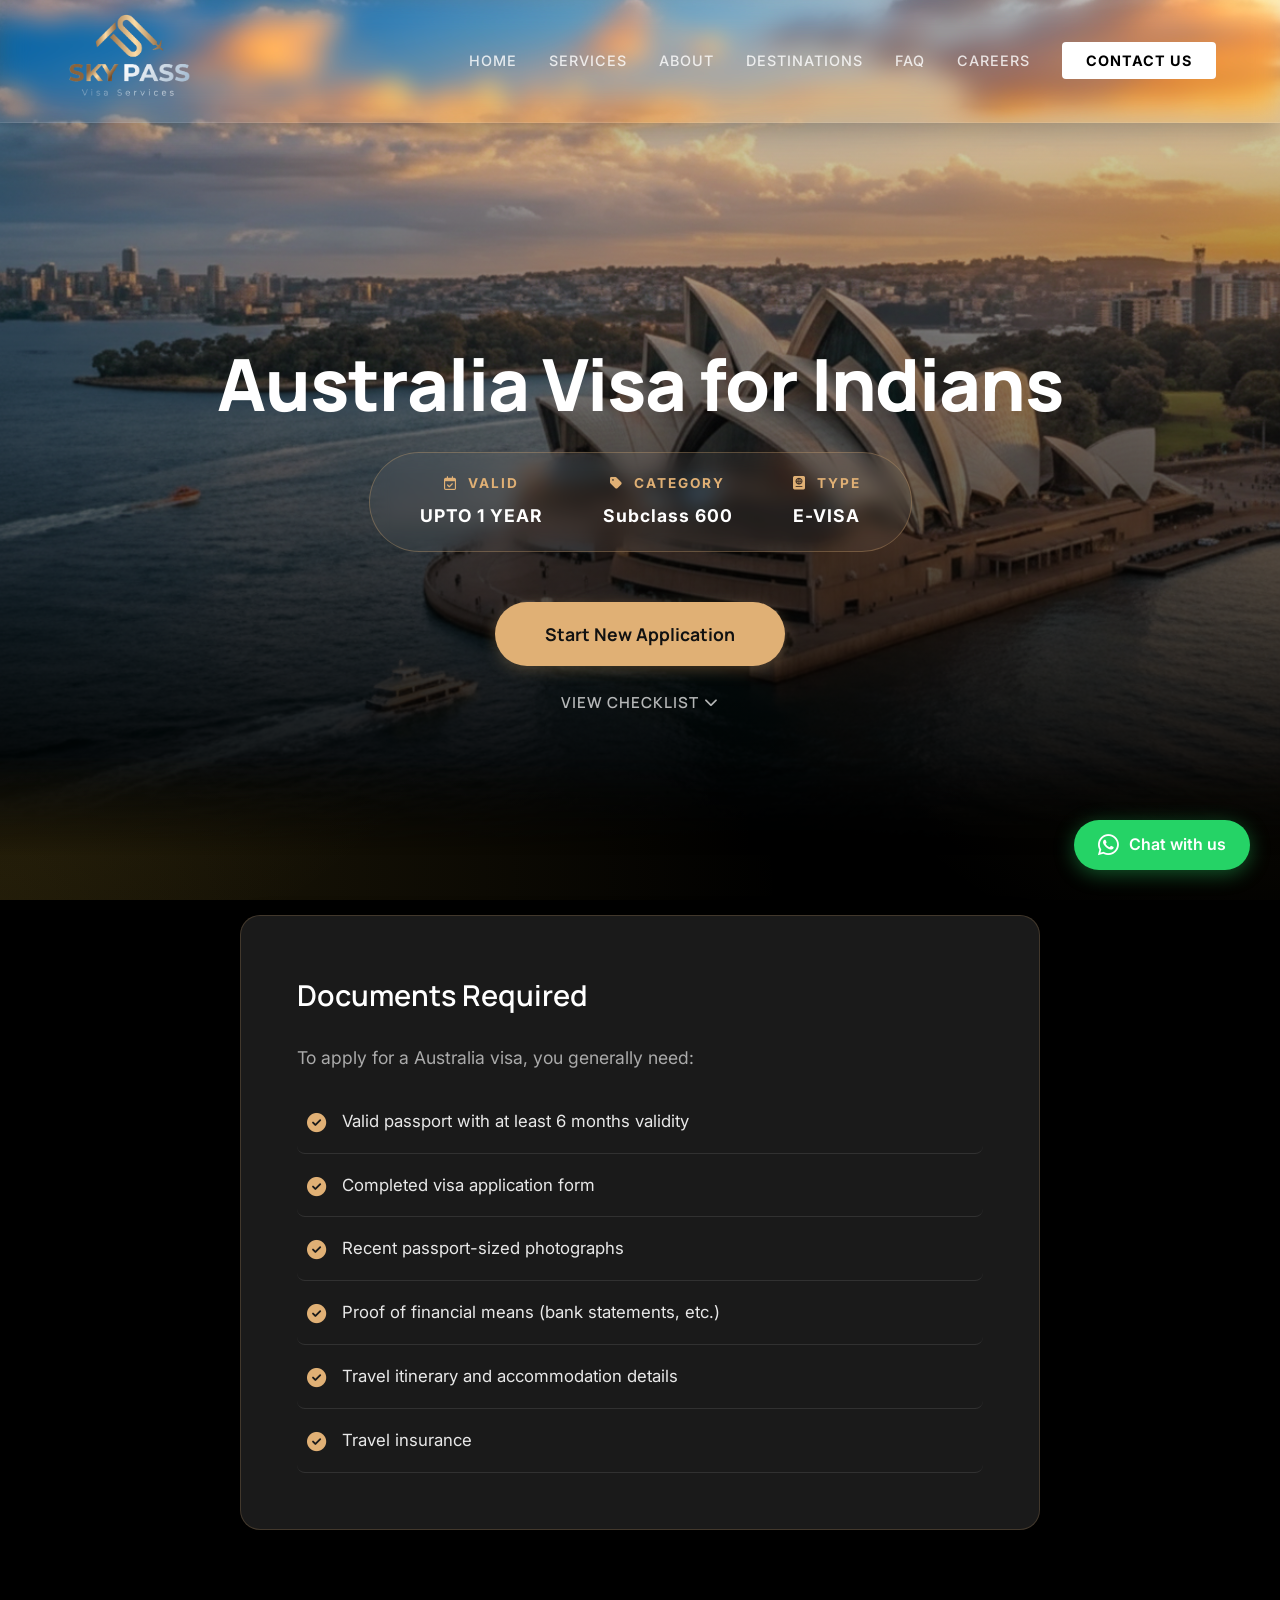
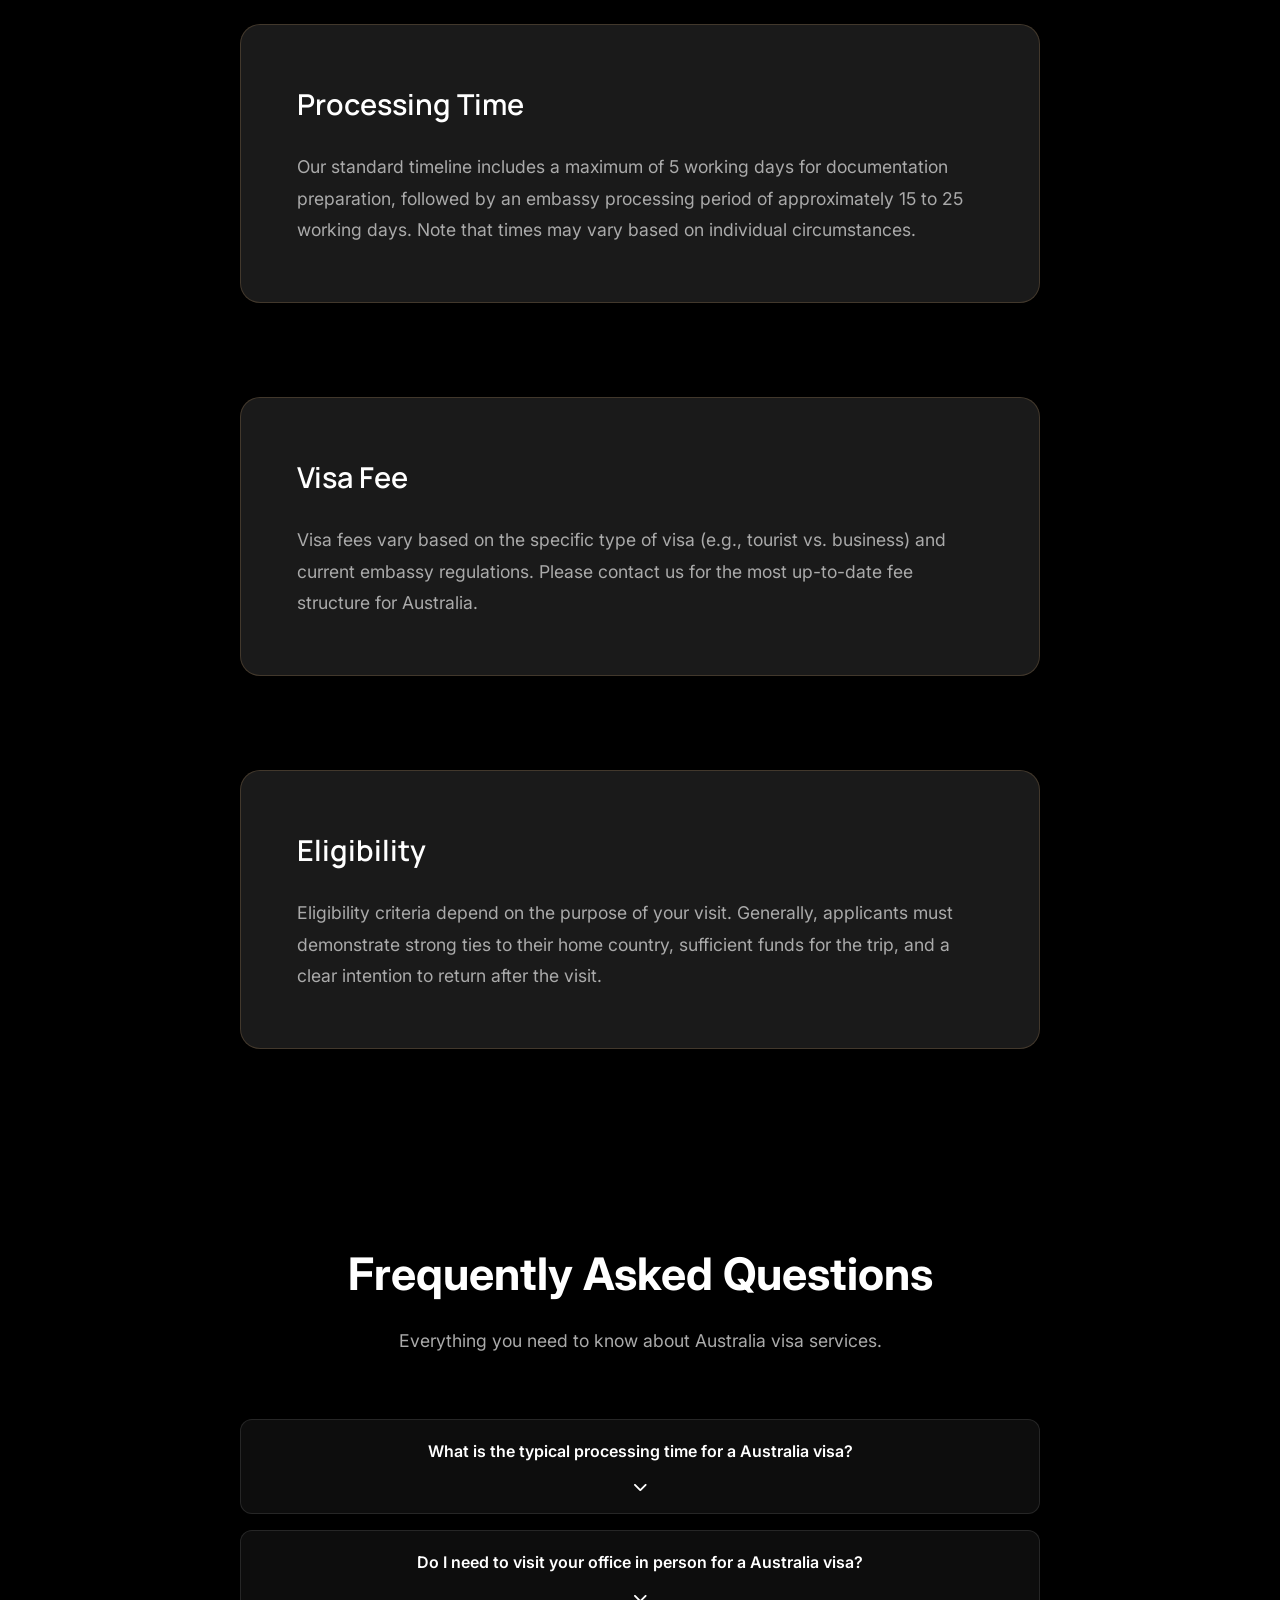
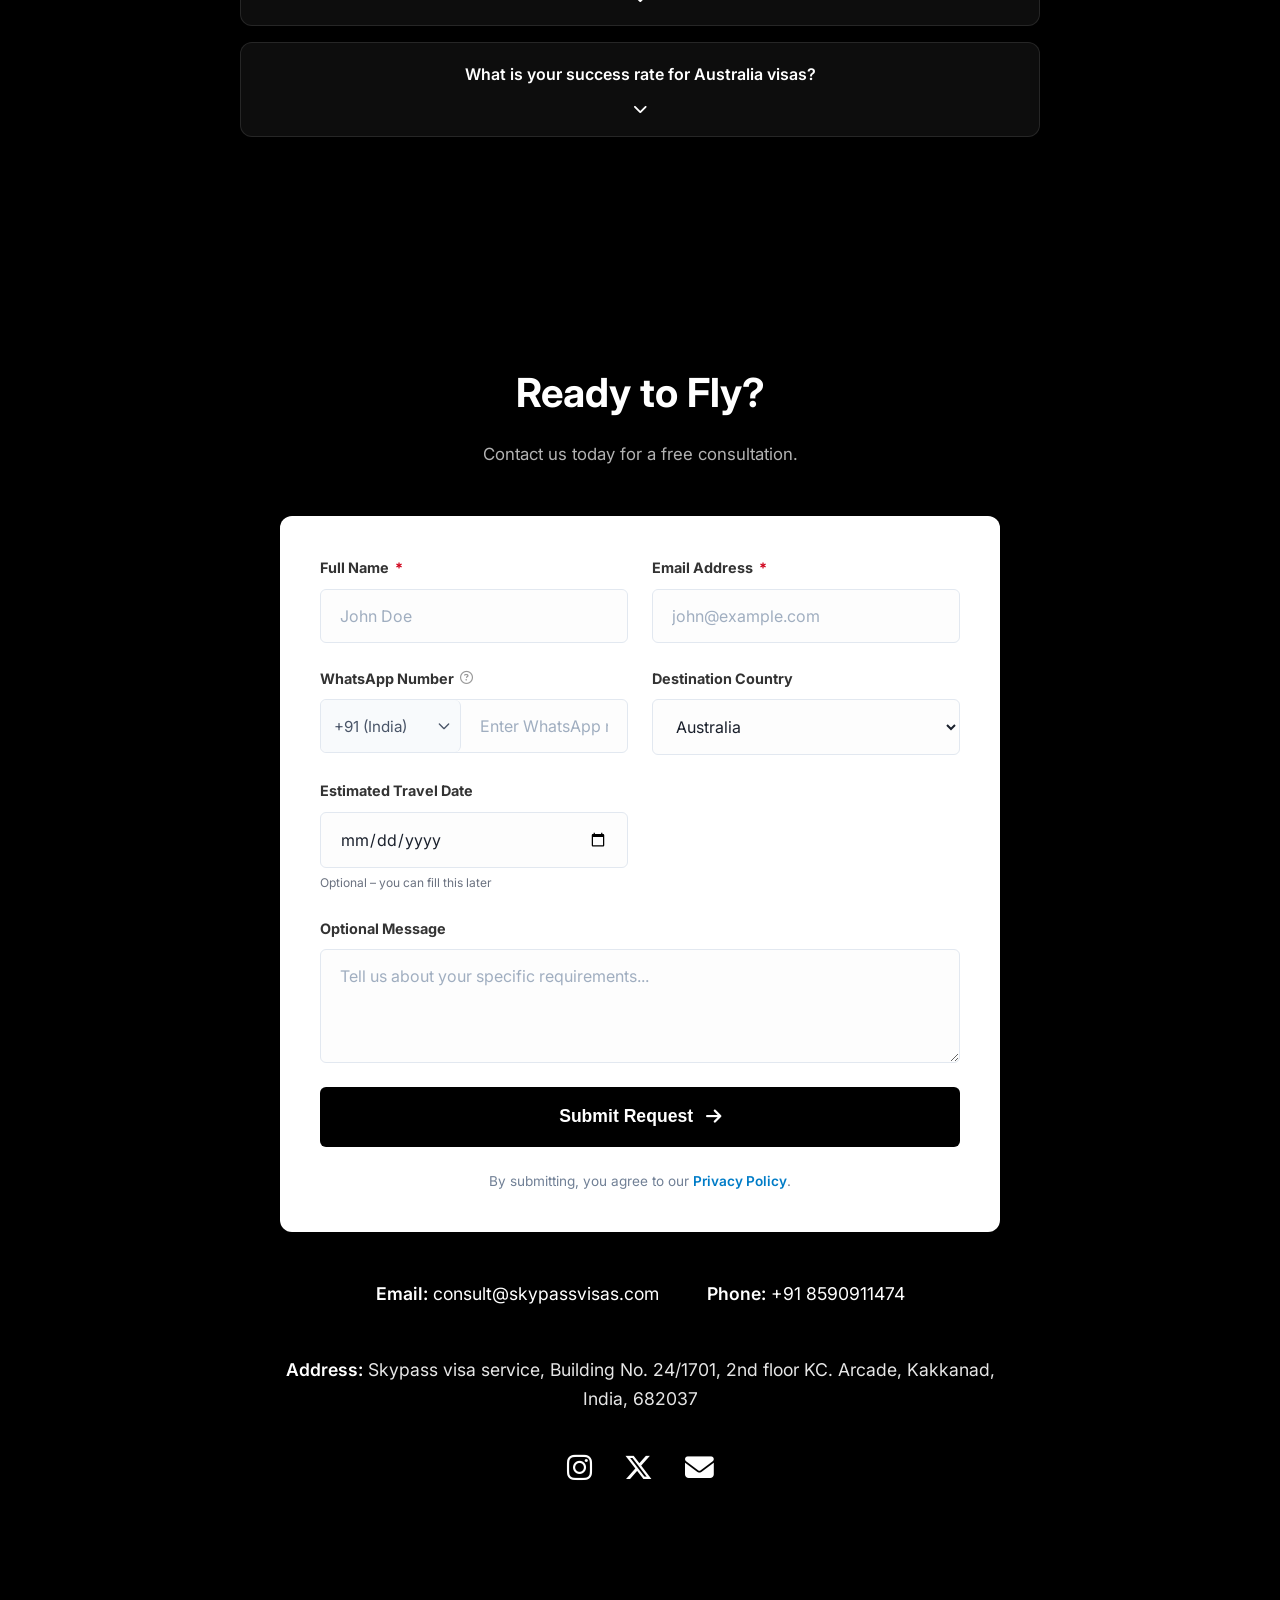
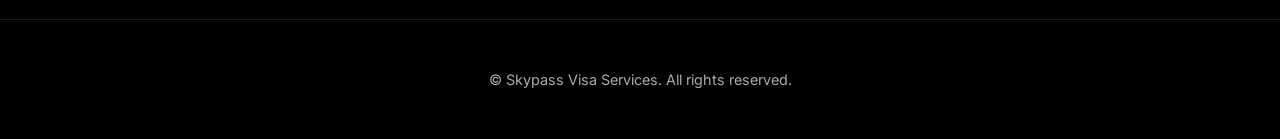
==== australia-visa/index.html @ ffc4d0c5 "category added, removed purpose" ====
<!DOCTYPE html>
<html lang="en">

<head>
    <meta charset="UTF-8">
    <meta name="viewport" content="width=device-width, initial-scale=1.0">

    <!-- Primary Meta Tags -->
    <title>Australia Visa for Indians | Apply Online - Skypass Visas</title>
    <meta name="title" content="Australia Visa for Indians | Apply Online - Skypass Visas">
    <meta name="description"
        content="Apply for your Australia Tourist and Visit Visa entirely from home. Skypass Visa Services offers expert Australia visa consultation for Indian passport holders with a 95%+ success rate.">
    <meta name="keywords"
        content="Australia visa for indians, Australia tourist visa, apply Australia visa online, Australia visa requirements, skypass visas">
    <meta name="author" content="Skypass Visa Services">
    <meta name="robots" content="index, follow">
    <link rel="canonical" href="https://skypassvisas.com/australia-visa/">

    <!-- Open Graph / Facebook / LinkedIn -->
    <meta property="og:type" content="website">
    <meta property="og:url" content="https://skypassvisas.com/australia-visa/">
    <meta property="og:title" content="Australia Visa for Indians | Apply Online - Skypass Visas">
    <meta property="og:description"
        content="Apply for your Australia Tourist and Visit Visa entirely from home. Skypass Visa Services offers expert Australia visa consultation for Indian passport holders with a 95%+ success rate.">
    <meta property="og:image" content="https://skypassvisas.com/assets/skypass_logo.png">

    <!-- Twitter -->
    <meta property="twitter:card" content="summary_large_image">
    <meta property="twitter:url" content="https://skypassvisas.com/australia-visa/">
    <meta property="twitter:title" content="Australia Visa for Indians | Apply Online - Skypass Visas">
    <meta property="twitter:description"
        content="Apply for your Australia Tourist and Visit Visa entirely from home. Skypass Visa Services offers expert Australia visa consultation for Indian passport holders with a 95%+ success rate.">
    <meta property="twitter:image" content="https://skypassvisas.com/assets/skypass_logo.png">

    <!-- Structured Data -->
    <script type="application/ld+json">
    {
      "@context": "https://schema.org",
      "@type": "LocalBusiness",
      "name": "Skypass Visa Services",
      "image": "https://skypassvisas.com/assets/skypass_logo.png",
      "@id": "https://skypassvisas.com",
      "url": "https://skypassvisas.com",
      "telephone": "+918590911474",
      "email": "consult@skypassvisas.com",
      "address": {
        "@type": "PostalAddress",
        "streetAddress": "Building No. 24/1701, 2nd floor KC. Arcade",
        "addressLocality": "Kakkanad",
        "addressRegion": "Kerala",
        "postalCode": "682037",
        "addressCountry": "IN"
      }
    }
    </script>
    
    <script type="application/ld+json">
    {
      "@context": "https://schema.org",
      "@type": "FAQPage",
      "mainEntity": [
        {
          "@type": "Question",
          "name": "What is the typical processing time for a Australia visa?",
          "acceptedAnswer": {
            "@type": "Answer",
            "text": "The processing time for a Australia visa typically ranges from 15 to 25 working days, depending on the embassy and individual case requirements."
          }
        },
        {
          "@type": "Question",
          "name": "Do I need to visit your office in person for a Australia visa?",
          "acceptedAnswer": {
            "@type": "Answer",
            "text": "While we love meeting our clients at our office in Kakkanad, Kochi, we can handle most of the process digitally via email and WhatsApp for your Australia visa application."
          }
        },
        {
          "@type": "Question",
          "name": "What is your success rate for Australia visas?",
          "acceptedAnswer": {
            "@type": "Answer",
            "text": "We maintain a success rate of over 95%. Our experts thoroughly screen every profile before submission to ensure the highest chances of approval."
          }
        }
      ]
    }
    </script>

    <!-- Favicon & Theme -->
    <link rel="icon" type="image/png" href="../assets/favicon.png">
    <link rel="apple-touch-icon" href="../assets/favicon.png">
    <meta name="theme-color" content="#000000">

    <link rel="preconnect" href="https://fonts.googleapis.com">
    <link rel="preconnect" href="https://fonts.gstatic.com" crossorigin>
    <link
        href="https://fonts.googleapis.com/css2?family=Manrope:wght@400;500;600;700;800&family=Inter:wght@300;400;500;600&display=swap"
        rel="stylesheet">
    <link rel="stylesheet" href="https://cdnjs.cloudflare.com/ajax/libs/font-awesome/6.5.1/css/all.min.css">
    <link rel="stylesheet" href="../css/styles.css">
</head>

<body class="country-page">
    <header>
        <div class="logo-container">
            <a href="../index.html"><img src="../assets/skypass_logo.png" alt="Skypass Visa Services Logo" class="logo"></a>
        </div>
        <button class="mobile-menu-toggle" aria-label="Toggle menu">
            <span></span>
            <span></span>
            <span></span>
        </button>
        <nav>
            <ul>
                <li><a href="../index.html#home">Home</a></li>
                <li><a href="../index.html#services">Services</a></li>
                <li><a href="../index.html#about">About</a></li>
                <li><a href="../index.html#countries">Destinations</a></li>
                <li><a href="../index.html#faq">FAQ</a></li>
                <li><a href="../careers.html">Careers</a></li>
                <li><a href="#contact" class="cta-button-small">Contact Us</a></li>
            </ul>
        </nav>
    </header>

    <main>
        <section class="country-hero" style="background-image: url('../assets/sydney.png');">
    <div class="country-hero-content">
        <h1>Australia Visa for Indians</h1>
        <div class="country-hero-stats">
            <div class="stat-item">
                <span class="stat-label"><i class="fa-regular fa-calendar-check" style="margin-right: 5px;"></i> VALID</span>
                <span class="stat-value">UPTO 1 YEAR</span>
            </div>
            <div class="stat-item">
                <span class="stat-label"><i class="fa-solid fa-tag" style="margin-right: 5px;"></i> CATEGORY</span>
                <span class="stat-value">Subclass 600</span>
            </div>
            <div class="stat-item">
                <span class="stat-label"><i class="fa-solid fa-passport" style="margin-right: 5px;"></i> TYPE</span>
                <span class="stat-value">E-VISA</span>
            </div>
        </div>
        <a href="#contact" class="btn-start-app">Start New Application</a>
        <a href="#checklist" class="view-checklist">View Checklist <i class="fa-solid fa-chevron-down" style="margin-left: 5px;"></i></a>
    </div>
</section>

<section id="checklist" class="services" style="padding-top: 60px;">
    <div class="about-container" style="max-width: 800px; margin: 0 auto;">
                <div class="about-content">
                    <div class="about-story" style="margin-bottom: 30px;">
                        <h3>Documents Required</h3>
                        <p>To apply for a Australia visa, you generally need:</p>
                        <ul>
                            <li>Valid passport with at least 6 months validity</li>
                            <li>Completed visa application form</li>
                            <li>Recent passport-sized photographs</li>
                            <li>Proof of financial means (bank statements, etc.)</li>
                            <li>Travel itinerary and accommodation details</li>
                            <li>Travel insurance</li>
                        </ul>
                    </div>
                    
                    <div class="about-story" style="margin-bottom: 30px;">
                        <h3>Processing Time</h3>
                        <p>Our standard timeline includes a maximum of 5 working days for documentation preparation, followed by an embassy processing period of approximately 15 to 25 working days. Note that times may vary based on individual circumstances.</p>
                    </div>
                    
                    <div class="about-story" style="margin-bottom: 30px;">
                        <h3>Visa Fee</h3>
                        <p>Visa fees vary based on the specific type of visa (e.g., tourist vs. business) and current embassy regulations. Please contact us for the most up-to-date fee structure for Australia.</p>
                    </div>
                    
                    <div class="about-story" style="margin-bottom: 30px;">
                        <h3>Eligibility</h3>
                        <p>Eligibility criteria depend on the purpose of your visit. Generally, applicants must demonstrate strong ties to their home country, sufficient funds for the trip, and a clear intention to return after the visit.</p>
                    </div>
                </div>
            </div>
        </section>

        <section id="faq" class="faq">
            <div class="section-header">
                <h2>Frequently Asked Questions</h2>
                <p>Everything you need to know about Australia visa services.</p>
            </div>
            <div class="faq-accordion">
                <div class="faq-item">
                    <div class="faq-question">What is the typical processing time for a Australia visa? <i class="fas fa-chevron-down"></i>
                    </div>
                    <div class="faq-answer">The processing time for a Australia visa typically ranges from 15 to 25 working days, depending on the embassy and individual case requirements.</div>
                </div>
                <div class="faq-item">
                    <div class="faq-question">Do I need to visit your office in person for a Australia visa? <i
                            class="fas fa-chevron-down"></i></div>
                    <div class="faq-answer">While we love meeting our clients at our office in Kakkanad, Kochi, we can handle most of the process digitally via email and WhatsApp for your Australia visa application.</div>
                </div>
                <div class="faq-item">
                    <div class="faq-question">What is your success rate for Australia visas? <i class="fas fa-chevron-down"></i></div>
                    <div class="faq-answer">We maintain a success rate of over 95%. Our experts thoroughly screen every profile before submission to ensure the highest chances of approval.</div>
                </div>
            </div>
        </section>

        <section id="contact" class="contact">
            <div class="contact-container">
                <h2>Ready to Fly?</h2>
                <p>Contact us today for a free consultation.</p>

                <form id="lead-capture-form" class="lead-form">
                    <div id="form-status" class="form-status"></div>

                    <div class="form-grid">
                        <div class="form-group">
                            <label for="name">Full Name <span class="required">*</span></label>
                            <input type="text" id="name" name="name" placeholder="John Doe" required>
                        </div>
                        <div class="form-group">
                            <label for="email">Email Address <span class="required">*</span></label>
                            <input type="email" id="email" name="email" placeholder="john@example.com" required>
                        </div>
                        <div class="form-group">
                            <label for="phone">WhatsApp Number <i class="far fa-question-circle info-icon"></i></label>
                            <div class="phone-input-container">
                                <select id="countryCode" name="countryCode" class="phone-prefix-select">
                                    <option value="+91" selected>+91 (India)</option>
                                    <option value="+1">+1 (USA)</option>
                                    <option value="+44">+44 (UK)</option>
                                    <option value="+971">+971 (UAE)</option>
                                    <option value="+61">+61 (Australia)</option>
                                </select>
                                <input type="tel" id="phone" name="phone" placeholder="Enter WhatsApp number" required>
                            </div>
                            <span id="phone-error" class="inline-error">Invalid phone number</span>
                        </div>
                        <div class="form-group">
                            <label for="country">Destination Country</label>
                            <select id="country" name="country" required>
                                <option value="" disabled>Select destination</option>
                                <option value="USA">USA</option>
                                <option value="Canada">Canada</option>
                                <option value="UK">United Kingdom</option>
                                <option value="Australia">Australia</option>
                                <option value="Schengen">Schengen Area</option>
                                <option value="Other">Other</option>
                            </select>
                            <script>
                                // Pre-select the country based on the page
                                document.addEventListener('DOMContentLoaded', () => {
                                    const select = document.getElementById('country');
                                    for (let i = 0; i < select.options.length; i++) {
                                        if (select.options[i].value === 'Australia') {
                                            select.selectedIndex = i;
                                            break;
                                        }
                                    }
                                });
                            </script>
                        </div>
                        <div class="form-group">
                            <label for="travelDate">Estimated Travel Date</label>
                            <input type="date" id="travelDate" name="travelDate">
                            <span style="font-size: 0.75rem; color: #6b7280; margin-top: -4px;">Optional – you can fill
                                this later</span>
                        </div>
                    </div>

                    <div class="form-group">
                        <label for="message">Optional Message</label>
                        <textarea id="message" name="message" placeholder="Tell us about your specific requirements..."
                            rows="4"></textarea>
                    </div>

                    <button type="submit" id="submit-btn" class="submit-button">
                        Submit Request <i class="fas fa-arrow-right"></i>
                    </button>

                    <div class="form-footer">
                        By submitting, you agree to our <a href="../privacy-policy.html">Privacy Policy</a>.
                    </div>
                </form>

                <div class="contact-details">
                    <div class="contact-item">
                        <span>Email:</span> <a href="mailto:consult@skypassvisas.com">consult@skypassvisas.com</a>
                    </div>
                    <div class="contact-item">
                        <span>Phone:</span> <a href="tel:+918590911474">+91 8590911474</a>
                    </div>
                    <div class="contact-item">
                        <span>Address:</span> Skypass visa service, Building No. 24/1701, 2nd floor KC. Arcade,
                        Kakkanad, India, 682037
                    </div>
                </div>
                <div class="social-links">
                    <a href="https://www.instagram.com/skypass_kochi/" class="social-icon" aria-label="Instagram"><i
                            class="fab fa-instagram"></i></a>
                    <a href="https://x.com/skypass_kochi" class="social-icon" aria-label="X (Twitter)"><i
                            class="fab fa-x-twitter"></i></a>
                    <a href="mailto:consult@skypassvisas.com" class="social-icon" aria-label="Email"><i
                            class="fas fa-envelope"></i></a>
                </div>
            </div>
        </section>
    </main>

    <footer>
        <p>&copy; Skypass Visa Services. All rights reserved.</p>
    </footer>

    <!-- Floating WhatsApp Button -->
    <a href="https://wa.me/+918590911474" class="whatsapp-float" target="_blank" aria-label="Chat on WhatsApp">
        <i class="fab fa-whatsapp"></i>
        <span>Chat with us</span>
    </a>

    <script src="../js/scripts.js?v=1.1"></script>
</body>

</html>
---- css/styles.css ----
:root {
    --primary-color: #000000;
    /* Matt Black */
    --secondary-color: #007cc7;
    /* Bright Blue */
    --accent-color: #ffffff;
    /* White */
    --text-color: #ffffff;
    /* White Text */
    --text-muted: #aaaaaa;
    /* Grey Text */
    --background-color: #111111;
    /* Very dark grey bg */
    --card-bg: #1a1a1a;
    --glass-bg: rgba(255, 255, 255, 0.05);
    --glass-border: rgba(255, 255, 255, 0.1);
    --font-heading: 'Manrope', sans-serif;
    --font-body: 'Inter', sans-serif;
    --transition-smooth: all 0.4s cubic-bezier(0.4, 0, 0.2, 1);
}

* {
    margin: 0;
    padding: 0;
    box-sizing: border-box;
    scroll-behavior: smooth;
    -webkit-tap-highlight-color: transparent !important;
}

/* Remove all visual feedback for clicking/tapping */
*:focus,
*:active {
    outline: none !important;
    -webkit-tap-highlight-color: transparent !important;
    box-shadow: none !important;
    transform: none !important;
    transition: none !important;
}

body {
    font-family: var(--font-body);
    background: radial-gradient(circle at top right, rgba(212, 175, 55, 0.15) 0%, transparent 50%),
        radial-gradient(circle at bottom left, rgba(212, 175, 55, 0.15) 0%, transparent 50%),
        radial-gradient(circle at left center, rgba(212, 175, 55, 0.1) 0%, transparent 40%),
        radial-gradient(circle at right center, rgba(212, 175, 55, 0.1) 0%, transparent 40%),
        #000000;
    background-attachment: fixed;
    color: var(--text-color);
    line-height: 1.6;
}

/* Animation Base Classes */
section,
.service-card,
.country-card,
.faq-item {
    opacity: 0;
    transform: translateY(30px);
    transition: all 0.8s cubic-bezier(0.4, 0, 0.2, 1);
}

.animate-in {
    opacity: 1 !important;
    transform: translateY(0) !important;
}

/* Header */
header {
    background-color: transparent;
    backdrop-filter: blur(12px) saturate(180%);
    -webkit-backdrop-filter: blur(12px) saturate(180%);
    border-bottom: 1px solid rgba(255, 255, 255, 0.1);
    box-shadow: 0 4px 30px rgba(0, 0, 0, 0.3);
    padding: 0.75rem 5%;
    display: flex;
    flex-direction: row;
    justify-content: space-between;
    align-items: center;
    position: fixed;
    top: 0;
    left: 0;
    width: 100%;
    z-index: 1000;
    transition: all 0.3s ease;
}

header.scrolled {
    padding: 0.25rem 5%;
    box-shadow: 0 2px 20px rgba(0, 0, 0, 0.5);
    background-color: rgba(0, 0, 0, 0.85);
    backdrop-filter: blur(16px) saturate(180%);
    -webkit-backdrop-filter: blur(16px) saturate(180%);
}

.logo-container {
    display: flex;
    align-items: center;
    gap: 1rem;
}

.logo {
    max-width: 650px;
    height: 90px;
    object-fit: contain;
    transition: all 0.3s ease;
}

header.scrolled .logo {
    height: 60px;
}

.brand-name {
    font-size: 1.5rem;
    font-weight: 700;
    letter-spacing: 1px;
    color: #ffffff;
}

nav ul {
    display: flex;
    list-style: none;
    gap: 2rem;
    align-items: center;
}

nav a {
    text-decoration: none;
    color: rgba(255, 255, 255, 0.8);
    font-weight: 500;
    transition: color 0.3s ease;
    text-transform: uppercase;
    font-size: 0.9rem;
    letter-spacing: 1px;
}

nav a:hover {
    color: var(--secondary-color);
}

.cta-button-small {
    background-color: #ffffff;
    color: #000000 !important;
    padding: 0.6rem 1.5rem;
    border-radius: 4px;
    transition: all 0.3s ease;
    font-weight: 700;
}

.cta-button-small:hover {
    background-color: white;
}

/* Mobile Menu Toggle Button */
.mobile-menu-toggle {
    display: none;
    flex-direction: column;
    flex-direction: column;
    justify-content: center;
    gap: 15px;
    /* Better distribution */
    width: 28px;
    height: 18px;
    /* Slightly more compact height */
    background: transparent;
    border: none;
    cursor: pointer;
    padding: 0;
    z-index: 1001;
    transition: all 0.3s ease;
}

.mobile-menu-toggle span {
    width: 100%;
    height: 2px;
    /* Sleeker 2px thickness */
    background-color: white;
    border-radius: 4px;
    transition: all 0.3s cubic-bezier(0.4, 0, 0.2, 1);
    transform-origin: center;
}

.mobile-menu-toggle:hover span {
    background-color: var(--secondary-color);
}

/* Hamburger Animation when active */
.mobile-menu-toggle.active span:nth-child(1) {
    transform: translateY(8px) rotate(45deg);
}

.mobile-menu-toggle.active span:nth-child(2) {
    opacity: 0;
    transform: translateX(-20px);
}

.mobile-menu-toggle.active span:nth-child(3) {
    transform: translateY(-8px) rotate(-45deg);
}

/* Hero Section */
.hero {
    min-height: 100vh;
    position: relative;
    overflow: hidden;
    color: white;
    padding: 120px 5% 5rem;
    display: flex;
    flex-direction: column;
    align-items: flex-start;
    justify-content: flex-start;
    border-bottom: 1px solid #222;
}

.hero-video {
    position: absolute;
    top: 0;
    left: 0;
    width: 100%;
    height: 100%;
    object-fit: cover;
    z-index: 1;
    filter: brightness(0.5);
}

/* Korea */
/* Korea */
.hero-content {
    max-width: 800px;
    z-index: 5;
    position: relative;
    margin-top: 2rem;
    animation: fadeInUp 1s ease-out forwards;
}

@keyframes fadeInUp {
    from {
        opacity: 0;
    }

    to {
        opacity: 1;
    }
}

.motto {
    color: var(--accent-color);
    font-size: 1rem;
    font-weight: 700;
    letter-spacing: 4px;
    text-transform: uppercase;
    margin-bottom: 1.5rem;
    display: inline-block;
    opacity: 0.9;
}

.hero h1 {
    font-size: 4rem;
    line-height: 1.1;
    margin-bottom: 1.5rem;
    font-weight: 700;
    max-width: 800px;
}

.hero p {
    font-size: 1.25rem;
    color: rgba(255, 255, 255, 0.8);
    max-width: 600px;
    margin-bottom: 2.5rem;
}

.hero-buttons {
    display: flex;
    gap: 1.5rem;
    margin-top: 1rem;
}

.cta-button-primary,
.cta-button-secondary {
    padding: 1rem 2.5rem;
    border-radius: 50px;
    font-weight: 700;
    text-decoration: none;
    text-transform: uppercase;
    font-size: 0.95rem;
    letter-spacing: 1px;
    transition: all 0.3s cubic-bezier(0.175, 0.885, 0.32, 1.275);
    display: inline-block;
}

.cta-button-primary {
    background: rgba(96, 165, 250, 0.2);
    color: white !important;
    backdrop-filter: blur(12px) saturate(180%);
    -webkit-backdrop-filter: blur(12px) saturate(180%);
    border: 1px solid rgba(96, 165, 250, 0.4);
    box-shadow: 0 4px 20px rgba(96, 165, 250, 0.3),
        inset 0 1px 0 rgba(255, 255, 255, 0.1);
}

.cta-button-primary:hover {
    background: rgba(96, 165, 250, 0.3);
    border-color: rgba(96, 165, 250, 0.6);
    box-shadow: 0 8px 30px rgba(96, 165, 250, 0.5),
        inset 0 1px 0 rgba(255, 255, 255, 0.2);
}

.cta-button-secondary {
    background-color: rgba(255, 255, 255, 0.05);
    color: white !important;
    backdrop-filter: blur(5px);
    border: 1px solid var(--glass-border);
}

.cta-button-secondary:hover {
    background-color: rgba(255, 255, 255, 0.1);
    border-color: var(--accent-color);
}

/* ... existing heading styles ... */
.hero-visual {
    /* Visual container simplified or removed if empty */
    display: none;
    /* Hide since globe is gone */
}

/* Globe styles removed */
/* Common Section */
section {
    padding: 5rem 5%;
}

.section-header {
    text-align: center;
    margin-bottom: 4rem;
}

.section-header h2 {
    font-size: 2.8rem;
    color: var(--text-color);
    margin-bottom: 1rem;
    font-weight: 700;
}

.section-header p {
    color: var(--text-muted);
    max-width: 600px;
    margin: 0 auto;
    font-size: 1.1rem;
}

/* Services */
.services {
    background: transparent;
}

.services-grid {
    display: grid;
    grid-template-columns: repeat(auto-fit, minmax(300px, 1fr));
    gap: 2rem;
}

.service-card {
    background: var(--card-bg);
    padding: 2.5rem;
    border-radius: 10px;
    border: 1px solid #333;
    transition: all 0.3s ease;
    text-align: center;
}

.service-card:hover {
    border-color: var(--accent-color);
    box-shadow: 0 10px 30px rgba(0, 0, 0, 0.3);
}

.icon-wrapper {
    width: 70px;
    height: 70px;
    background-color: #222;
    color: var(--accent-color);
    border-radius: 50%;
    display: flex;
    justify-content: center;
    align-items: center;
    margin: 0 auto 1.5rem;
}

.service-card h3 {
    margin-bottom: 1rem;
    color: var(--text-color);
    font-size: 1.4rem;
}

.service-card p {
    color: var(--text-muted);
}

/* About Us */
.about {
    background: transparent;
}

.about-container {
    max-width: 1200px;
    margin: 0 auto;
}

.about-content {
    display: flex;
    flex-direction: column;
    gap: 4rem;
}

.about-story {
    background: rgba(255, 255, 255, 0.05);
    backdrop-filter: blur(15px) saturate(180%);
    -webkit-backdrop-filter: blur(15px) saturate(180%);
    border: 1px solid rgba(255, 255, 255, 0.1);
    border-radius: 20px;
    padding: 3rem;
    box-shadow: 0 8px 32px 0 rgba(0, 0, 0, 0.37);
    transition: var(--transition-smooth);
}

.about-story:hover {
    border-color: rgba(255, 255, 255, 0.2);
    box-shadow: 0 12px 40px 0 rgba(0, 0, 0, 0.5);
}

.about-story h3 {
    font-size: 2rem;
    color: var(--text-color);
    margin-bottom: 1.5rem;
    font-weight: 700;
}

.about-story p {
    color: var(--text-muted);
    font-size: 1.1rem;
    line-height: 1.8;
    margin-bottom: 1rem;
}

.about-story p:last-child {
    margin-bottom: 0;
}

/* Stats Cards */
.about-stats {
    display: grid;
    grid-template-columns: repeat(auto-fit, minmax(200px, 1fr));
    gap: 2rem;
}

.stat-card {
    background: rgba(96, 165, 250, 0.1);
    backdrop-filter: blur(15px) saturate(180%);
    -webkit-backdrop-filter: blur(15px) saturate(180%);
    border: 1px solid rgba(96, 165, 250, 0.2);
    border-radius: 16px;
    padding: 2.5rem 2rem;
    text-align: center;
    transition: all 0.4s cubic-bezier(0.4, 0, 0.2, 1);
    box-shadow: 0 8px 32px 0 rgba(0, 0, 0, 0.37);
}

.stat-card:hover {
    border-color: rgba(96, 165, 250, 0.4);
    box-shadow: 0 15px 40px rgba(96, 165, 250, 0.3);
    background: rgba(96, 165, 250, 0.15);
}

.stat-number {
    font-size: 3rem;
    font-weight: 800;
    color: var(--accent-color);
    margin-bottom: 0.5rem;
    font-family: var(--font-heading);
    background: linear-gradient(135deg, #60a5fa 0%, #ffffff 100%);
    -webkit-background-clip: text;
    -webkit-text-fill-color: transparent;
    background-clip: text;
}

.stat-label {
    font-size: 1rem;
    color: var(--text-muted);
    text-transform: uppercase;
    letter-spacing: 1px;
    font-weight: 600;
}

/* Values Section */
.about-values {
    background: rgba(255, 255, 255, 0.05);
    backdrop-filter: blur(15px) saturate(180%);
    -webkit-backdrop-filter: blur(15px) saturate(180%);
    border: 1px solid rgba(255, 255, 255, 0.1);
    border-radius: 20px;
    padding: 3rem;
    box-shadow: 0 8px 32px 0 rgba(0, 0, 0, 0.37);
}

.about-values h3 {
    font-size: 2rem;
    color: var(--text-color);
    margin-bottom: 2.5rem;
    font-weight: 700;
    text-align: center;
}

.values-grid {
    display: grid;
    grid-template-columns: repeat(2, 1fr);
    gap: 1.5rem;
    align-items: stretch;
    /* Ensure cards in same row have same height */
}

.value-item {
    background: rgba(255, 255, 255, 0.03);
    border: 1px solid rgba(255, 255, 255, 0.08);
    border-radius: 12px;
    padding: 2rem 1.5rem;
    text-align: center;
    display: flex;
    /* Added for symmetry */
    flex-direction: column;
    align-items: center;
    justify-content: flex-start;
    transition: all 0.4s cubic-bezier(0.4, 0, 0.2, 1);
    height: 100%;
    /* Fill grid cell */
}

.value-item:hover {
    border-color: rgba(96, 165, 250, 0.3);
    background: rgba(96, 165, 250, 0.08);
    box-shadow: 0 10px 30px rgba(96, 165, 250, 0.2);
}

.value-item i {
    font-size: 2.5rem;
    color: var(--accent-color);
    margin-bottom: 1rem;
    display: block;
    transition: all 0.3s ease;
}

.value-item:hover i {
    color: #60a5fa;
}

.value-item h4 {
    font-size: 1.3rem;
    color: var(--text-color);
    margin-bottom: 0.8rem;
    font-weight: 700;
}

.value-item p {
    color: var(--text-muted);
    font-size: 0.95rem;
    line-height: 1.6;
}

/* Countries */
.countries {
    background: transparent;
}

.countries-grid {
    display: grid;
    grid-template-columns: repeat(auto-fit, minmax(280px, 1fr));
    gap: 2rem;
}

.country-card {
    position: relative;
    background: rgba(255, 255, 255, 0.08);
    border-radius: 20px;
    overflow: visible;
    backdrop-filter: blur(15px) saturate(180%);
    -webkit-backdrop-filter: blur(15px) saturate(180%);
    border: 1px solid rgba(255, 255, 255, 0.18);
    box-shadow: 0 8px 32px 0 rgba(0, 0, 0, 0.37);
    transition: var(--transition-smooth);
    height: 400px;
    display: flex;
    flex-direction: column;
}

.country-card:hover {
    border-color: rgba(255, 255, 255, 0.3);
    box-shadow: 0 10px 20px rgba(0, 0, 0, 0.1);
    transform: translateY(-5px);
}

.country-image {
    height: 200px;
    width: 100%;
    flex-shrink: 0;
    background-size: cover;
    background-position: center;
    transition: all 0.6s cubic-bezier(0.4, 0, 0.2, 1);
    position: relative;
    z-index: 2;
    border-radius: 20px 20px 0 0;
    overflow: hidden;
}

.country-card:hover .country-image {
    box-shadow: 0 15px 40px rgba(0, 0, 0, 0.5);
}

/* Card content styles */
.country-card-content {
    transition: all 0.6s cubic-bezier(0.4, 0, 0.2, 1);
    position: relative;
    z-index: 1;
    flex-grow: 1;
    display: flex;
    flex-direction: column;
}

.country-card:hover .country-card-content {}

.country-card h3 {
    margin: 1.5rem;
    color: var(--text-color);
    font-size: 1.6rem;
    font-weight: 700;
    margin-bottom: 0.5rem;
    transition: all 0.3s ease;
}

.country-card:hover h3 {
    color: var(--accent-color);
}

.ad-text {
    font-size: 1rem;
    color: var(--text-muted);
    padding: 0 1.5rem 2rem;
    line-height: 1.6;
    flex-grow: 1;
}

/* Social Media Links */
.social-links {
    margin-top: 2rem;
    display: flex;
    justify-content: center;
    gap: 2rem;
}

.social-icon {
    color: white;
    font-size: 1.8rem;
    transition: transform 0.3s ease, color 0.3s ease;
}

.social-icon:hover {
    color: #cccccc;
    /* Light grey on hover */
}

/* FAQ */
.faq {
    background: transparent;
}

.faq-accordion {
    max-width: 800px;
    margin: 0 auto;
}

.faq-item {
    background: rgba(255, 255, 255, 0.05);
    border-radius: 12px;
    margin-bottom: 1rem;
    border: 1px solid rgba(255, 255, 255, 0.1);
    overflow: hidden;
    transition: all 0.4s cubic-bezier(0.4, 0, 0.2, 1);
}

.faq-item.active {
    background: rgba(255, 255, 255, 0.08);
    border-color: rgba(255, 255, 255, 0.2);
    box-shadow: 0 8px 20px rgba(0, 0, 0, 0.3);
}

.faq-question {
    padding: 1.2rem 2rem;
    cursor: pointer;
    font-weight: 600;
    display: flex;
    flex-direction: column;
    justify-content: center;
    gap: 15px;
    align-items: center;
    transition: all 0.3s ease;
    position: relative;
}

.faq-question i {
    transition: transform 0.4s cubic-bezier(0.4, 0, 0.2, 1);
    font-size: 0.9rem;
}

.faq-question:hover {
    background: rgba(255, 255, 255, 0.05);
    color: var(--accent-color);
}

.faq-item.active .faq-question {
    color: var(--accent-color);
}

.faq-answer {
    max-height: 0;
    overflow: hidden;
    padding: 0 2rem;
    color: var(--text-muted);
    font-size: 0.95rem;
    line-height: 1.6;
    transition: all 0.4s cubic-bezier(0.4, 0, 0.2, 1);
    opacity: 0;
}

.faq-item.active .faq-answer {
    max-height: 500px;
    padding: 0 2rem 1.5rem;
    opacity: 1;
}

.faq-item.active .faq-question i {
    transform: rotate(180deg);
    color: var(--accent-color);
}

/* Contact */
.contact {
    background: transparent;
    color: white;
    text-align: center;
    padding: 8rem 5%;
}

.contact-container {
    max-width: 720px;
    margin: 0 auto;
    width: 100%;
}

.contact-container h2 {
    font-size: 2.5rem;
    margin-bottom: 1rem;
    color: white;
}

.contact-container > p {
    color: rgba(255, 255, 255, 0.7);
    font-size: 1.05rem;
    margin-bottom: 0.5rem;
}

.contact-details {
    display: flex;
    justify-content: center;
    gap: 3rem;
    flex-wrap: wrap;
    font-size: 1.1rem;
    color: rgba(255, 255, 255, 0.9);
}

.contact-item span {
    font-weight: 600;
    color: var(--accent-color);
}

.contact-item a {
    color: var(--accent-color);
    text-decoration: none;
    transition: var(--transition-smooth);
}

.contact-item a:hover {
    color: white;
}

/* ─── Lead Capture Form ─── */
.lead-form {
    background: #ffffff;
    border-radius: 12px;
    padding: 2.5rem;
    margin: 3rem 0;
    width: 100%;
    max-width: 100%;
    text-align: left;
    box-shadow: 0 10px 30px rgba(0, 0, 0, 0.1);
    font-family: var(--font-body);
    box-sizing: border-box;
    position: relative;
    overflow: hidden;
}

.form-grid {
    display: grid;
    grid-template-columns: 1fr 1fr;
    gap: 1.5rem;
    margin-bottom: 1.5rem;
    width: 100%;
}

.form-group {
    display: flex;
    flex-direction: column;
    gap: 0.6rem;
    width: 100%;
    min-width: 0; /* Fix grid blowout */
}

.form-group label {
    font-size: 0.9rem;
    font-weight: 700;
    color: #333;
    display: flex;
    align-items: center;
    gap: 0.4rem;
}

.form-group label .required {
    color: #d0021b;
}

.form-group label .info-icon {
    font-size: 0.8rem;
    color: #999;
    cursor: help;
}

.lead-form input,
.lead-form select,
.lead-form textarea {
    width: 100%;
    max-width: 100%;
    padding: 1rem 1.2rem;
    background: #fdfdfd;
    border: 1px solid #e2e8f0;
    border-radius: 6px;
    color: #1a202c;
    font-family: inherit;
    font-size: 1rem;
    transition: all 0.3s ease;
    box-sizing: border-box;
}

.lead-form input::placeholder,
.lead-form textarea::placeholder {
    color: #a0aec0;
}

.lead-form input:focus,
.lead-form select:focus,
.lead-form textarea:focus {
    outline: none;
    border-color: var(--secondary-color);
    background: #ffffff;
    box-shadow: 0 0 0 3px rgba(0, 124, 199, 0.1);
}

.phone-input-container {
    display: flex;
    border: 1px solid #e2e8f0;
    border-radius: 6px;
    overflow: hidden;
    width: 100%;
    box-sizing: border-box;
    background: #fdfdfd;
    transition: all 0.3s ease;
}

.phone-input-container:focus-within {
    border-color: var(--secondary-color);
    background: #ffffff;
    box-shadow: 0 0 0 3px rgba(0, 124, 199, 0.1);
}

.lead-form select.phone-prefix-select {
    background: #f8fafc;
    padding: 0 0.8rem;
    border: none;
    border-right: 1px solid #e2e8f0;
    color: #4a5568;
    font-size: 0.95rem;
    cursor: pointer;
    outline: none;
    width: 140px;
    flex-shrink: 0;
    height: 100%;
    appearance: none;
    -webkit-appearance: none;
    background-image: url("data:image/svg+xml,%3Csvg xmlns='http://www.w3.org/2000/svg' fill='none' viewBox='0 0 24 24' stroke='%234a5568'%3E%3Cpath stroke-linecap='round' stroke-linejoin='round' stroke-width='2' d='M19 9l-7 7-7-7'%3E%3C/path%3E%3C/svg%3E");
    background-repeat: no-repeat;
    background-position: right 0.5rem center;
    background-size: 1rem;
}

.phone-input-container input {
    border: none !important;
    border-radius: 0 !important;
    flex: 1 1 0%;
    min-width: 0;
    width: auto;
    box-shadow: none !important;
    background: transparent !important;
}

.inline-error {
    font-size: 0.8rem;
    color: #d0021b;
    margin-top: 0.4rem;
    display: none;
}

.submit-button {
    background: var(--primary-color);
    color: #ffffff;
    width: 100%;
    padding: 1.2rem;
    border: none;
    border-radius: 6px;
    font-weight: 700;
    font-size: 1.1rem;
    display: flex;
    align-items: center;
    justify-content: center;
    gap: 0.8rem;
    cursor: pointer;
    margin-top: 1.5rem;
    transition: all 0.3s cubic-bezier(0.4, 0, 0.2, 1);
}

.submit-button:hover {
    background: #1a1a1a;
    transform: translateY(-2px);
    box-shadow: 0 5px 15px rgba(0, 0, 0, 0.2);
}

.submit-button:active {
    transform: translateY(0);
}

.submit-button i {
    font-size: 1.1rem;
    transition: transform 0.3s ease;
}

.submit-button:hover i {
    transform: translateX(5px);
}

.form-footer {
    text-align: center;
    margin-top: 1.5rem;
    font-size: 0.85rem;
    color: #718096;
}

.form-footer a {
    color: var(--secondary-color);
    text-decoration: none;
    font-weight: 600;
}

.form-footer a:hover {
    text-decoration: underline;
}

.form-status {
    padding: 1rem;
    border-radius: 6px;
    margin-bottom: 2rem;
    font-size: 1rem;
    display: none;
    text-align: center;
}

.status-success {
    background: #f0fff4;
    color: #276749;
    border: 1px solid #c6f6d5;
}

.status-error {
    background: #fff5f5;
    color: #9b2c2c;
    border: 1px solid #fed7d7;
}

/* Footer */
footer {
    background-color: var(--primary-color);
    color: var(--text-muted);
    text-align: center;
    padding: 3rem;
    font-size: 0.9rem;
    border-top: 1px solid var(--glass-border);
}

/* Floating WhatsApp Button */
.whatsapp-float {
    position: fixed;
    bottom: 30px;
    right: 30px;
    padding: 12px 24px;
    background: #25D366;
    color: white;
    border-radius: 50px;
    display: flex;
    align-items: center;
    gap: 10px;
    font-size: 16px;
    font-weight: 600;
    box-shadow: 0 4px 20px rgba(37, 211, 102, 0.4);
    z-index: 1000;
    transition: all 0.3s cubic-bezier(0.4, 0, 0.2, 1);
    text-decoration: none;
    animation: pulse 2s infinite;
}

.whatsapp-float i {
    font-size: 24px;
    color: white;
}

.whatsapp-float span {
    white-space: nowrap;
    color: white;
}

.whatsapp-float:hover {
    background: #20BA56;
    box-shadow: 0 8px 30px rgba(37, 211, 102, 0.6);
    transform: translateY(-2px);
}

@keyframes pulse {

    0%,
    100% {
        box-shadow: 0 4px 20px rgba(37, 211, 102, 0.3);
    }

    50% {
        box-shadow: 0 4px 30px rgba(37, 211, 102, 0.6);
    }
}

/* Visibility Utilities */
.mobile-only {
    display: none;
}

.desktop-only {
    display: block;
}

.swipe-indicator {
    display: none;
}

/* Mobile Responsive */
@media (max-width: 768px) {
    .mobile-only {
        display: block;
    }

    .desktop-only {
        display: none;
    }

    .whatsapp-float {
        bottom: 20px;
        right: 20px;
        padding: 10px 16px;
        font-size: 14px;
    }

    .whatsapp-float i {
        font-size: 20px;
    }

    /* Mobile Header */
    header {
        padding: 0.7rem 6%;
        /* Slightly more horizontal breathing room */
        background-color: rgba(0, 0, 0, 0.9);
    }

    .logo {
        max-width: 240px;
        /* Much more refined on mobile */
        height: 55px;
        /* Sleeker logo height */
    }

    header.scrolled .logo {
        height: 45px;
    }

    /* Show hamburger menu on mobile */
    .mobile-menu-toggle {
        display: flex;
    }

    /* Mobile Navigation */
    nav {
        position: fixed;
        top: 0;
        right: -100%;
        width: 100%;
        height: 100vh;
        background: rgba(0, 0, 0, 0.98);
        backdrop-filter: blur(20px);
        -webkit-backdrop-filter: blur(20px);
        display: flex;
        align-items: center;
        justify-content: center;
        transition: right 0.4s cubic-bezier(0.4, 0, 0.2, 1);
        z-index: 999;
    }

    nav.active {
        right: 0;
    }

    /* Staggered Entrance for Navigation Items */
    nav ul li {
        opacity: 0;
        transition: all 0.5s cubic-bezier(0.4, 0, 0.2, 1);
    }

    nav.active ul li {
        opacity: 1;
    }

    /* Delay each item for the staggered effect */
    nav.active ul li:nth-child(1) {
        transition-delay: 0.1s;
    }

    nav.active ul li:nth-child(2) {
        transition-delay: 0.2s;
    }

    nav.active ul li:nth-child(3) {
        transition-delay: 0.3s;
    }

    nav.active ul li:nth-child(4) {
        transition-delay: 0.4s;
    }

    nav.active ul li:nth-child(5) {
        transition-delay: 0.5s;
    }

    nav.active ul li:nth-child(6) {
        transition-delay: 0.6s;
    }

    nav ul {
        flex-direction: column;
        gap: 1.8rem;
        /* Reduced for elegance */
        text-align: center;
        width: 100%;
        padding: 0 10%;
    }

    nav a {
        font-size: 1.1rem;
        /* More refined size */
        font-weight: 500;
        letter-spacing: 3px;
        /* Premium spacing */
        opacity: 0.9;
        transition: all 0.3s ease;
    }

    nav a:hover {
        opacity: 1;
        letter-spacing: 4px;
        color: var(--secondary-color);
    }

    .cta-button-small {
        padding: 0.8rem 2.2rem;
        font-size: 0.95rem;
        border-radius: 50px;
        /* Pillow shape for premium feel */
        margin-top: 0.5rem;
        display: inline-block;
        box-shadow: 0 10px 20px rgba(255, 255, 255, 0.1);
    }

    /* Hero Section Mobile */
    .hero {
        padding: 100px 5% 3rem;
        text-align: left;
    }

    .hero h1 {
        font-size: 2.5rem;
    }

    .hero p {
        font-size: 1rem;
    }

    .motto {
        font-size: 0.85rem;
        letter-spacing: 2px;
    }

    .hero-content {
        max-width: 100%;
        margin-top: 2rem;
    }

    .hero-buttons {
        flex-direction: column;
        gap: 1rem;
    }

    .cta-button-primary,
    .cta-button-secondary {
        width: 100%;
        text-align: center;
        padding: 0.9rem 2rem;
        font-size: 0.9rem;
    }

    /* Sections */
    section {
        padding: 3rem 5%;
    }

    .section-header h2 {
        font-size: 2rem;
    }

    .section-header p {
        font-size: 1rem;
    }

    /* Services Grid */
    .services-grid {
        grid-template-columns: repeat(2, 1fr);
        gap: 0.75rem;
    }

    .service-card {
        padding: 1.5rem 1rem;
        display: flex;
        flex-direction: column;
        align-items: center;
        text-align: center;
        min-height: 250px;
        /* Symmetry */
    }

    .icon-wrapper {
        width: 50px;
        height: 50px;
        margin-bottom: 1rem;
    }

    .icon-wrapper i {
        font-size: 1.5rem;
    }

    .service-card h3 {
        font-size: 1rem;
        margin-bottom: 0.5rem;
    }

    .service-card p {
        font-size: 0.75rem;
        line-height: 1.4;
    }

    /* Countries Sliding Slider Mobile */
    .countries {
        position: relative;
    }

    .countries-grid {
        display: flex;
        overflow-x: auto;
        gap: 1.25rem;
        padding: 1rem 10% 2.5rem;
        margin: 0 -5%;
        scroll-snap-type: x mandatory;
        scrollbar-width: none;
        -ms-overflow-style: none;
        -webkit-overflow-scrolling: touch;
        scroll-padding: 0 10%;
    }

    .countries-grid::after {
        content: '';
        flex: 0 0 5%;
        /* Ghost element for end spacing */
    }

    .countries-grid::-webkit-scrollbar {
        display: none;
    }

    .countries-grid > a {
        flex: 0 0 82%;
        scroll-snap-align: center;
        display: block;
        text-decoration: none;
    }

    .country-card {
        width: 100%;
        height: 420px;
        margin-bottom: 1rem;
        transition: transform 0.3s ease;
    }

    .swipe-indicator {
        display: block;
        text-align: center;
        color: var(--accent-color);
        font-size: 0.9rem;
        font-weight: 700;
        letter-spacing: 1.5px;
        margin-top: -0.5rem;
        margin-bottom: 1.5rem;
        opacity: 0.9;
        text-transform: uppercase;
        animation: swipeHint 2.5s infinite ease-in-out;
    }

    @keyframes swipeHint {

        0%,
        100% {
            transform: translateX(0);
            opacity: 0.5;
        }

        50% {
            transform: translateX(15px);
            opacity: 1;
        }
    }

    /* Contact */
    .contact {
        padding: 4rem 5%;
    }

    .contact-container {
        max-width: 100%;
        padding: 0;
    }

    .contact-container h2 {
        font-size: 2rem;
    }

    .contact-container > p {
        font-size: 0.95rem;
    }

    .contact-details {
        flex-direction: column;
        gap: 1.5rem;
        align-items: center;
    }

    .contact-item {
        text-align: center;
    }

    /* ─── Lead Capture Form – Mobile ─── */
    .lead-form {
        padding: 1.5rem 1.2rem;
        margin: 1.5rem 0;
        border-radius: 10px;
    }

    .form-grid {
        grid-template-columns: 1fr;
        gap: 1.2rem;
    }

    .lead-form input,
    .lead-form select,
    .lead-form textarea {
        padding: 0.9rem 1rem;
        font-size: 1rem;
    }

    .lead-form select.phone-prefix-select {
        width: 110px;
        font-size: 0.85rem;
        padding-right: 1.5rem;
    }

    .submit-button {
        padding: 1.1rem;
        font-size: 1.1rem;
        min-height: 56px;
    }

    .form-status {
        font-size: 0.95rem;
        padding: 0.8rem;
    }

    /* About Section */
    .about-story,
    .about-values {
        padding: 2rem;
    }

    .about-stats {
        grid-template-columns: repeat(2, 1fr);
        gap: 1rem;
    }

    .stat-card {
        padding: 1.5rem 1rem;
    }

    .stat-number {
        font-size: 2rem;
    }

    .values-grid {
        grid-template-columns: repeat(2, 1fr);
        gap: 0.6rem;
        /* Tight gap for more item space */
        width: 100%;
    }

    .value-item {
        padding: 1rem 0.6rem;
        min-height: 190px;
        /* Force symmetry across rows */
        display: flex;
        flex-direction: column;
        justify-content: center;
        /* Center content vertically for symmetry */
    }

    .value-item i {
        font-size: 1.5rem;
        margin-bottom: 0.6rem;
    }

    .value-item h4 {
        font-size: 0.9rem;
        margin-bottom: 0.4rem;
        line-height: 1.2;
    }

    .value-item p {
        font-size: 0.72rem;
        line-height: 1.4;
        margin: 0;
    }

    .about-story h3,
    .about-values h3 {
        font-size: 1.5rem;
        margin-bottom: 1.5rem;
    }

    /* FAQ */
    .faq-question {
        padding: 1rem 1.5rem;
        font-size: 0.95rem;
    }

    .faq-answer {
        padding: 0 1.5rem;
        font-size: 0.9rem;
    }

    .faq-item.active .faq-answer {
        padding: 0 1.5rem 1.2rem;
    }
}

/* Tablet Responsive */
@media (max-width: 1024px) and (min-width: 769px) {
    .logo {
        max-width: 450px;
        height: 80px;
    }

    header.scrolled .logo {
        height: 55px;
    }

    nav ul {
        gap: 1.5rem;
    }

    nav a {
        font-size: 0.85rem;
    }

    .hero h1 {
        font-size: 3.5rem;
    }

    .section-header h2 {
        font-size: 2.5rem;
    }

    .services-grid {
        grid-template-columns: repeat(2, 1fr);
    }

    .countries-grid {
        grid-template-columns: repeat(2, 1fr);
    }

    .about-stats {
        grid-template-columns: repeat(3, 1fr);
    }

    .values-grid {
        grid-template-columns: repeat(2, 1fr);
        gap: 1.5rem;
    }
}

/* Small Mobile Devices */
@media (max-width: 480px) {
    .logo {
        max-width: 300px;
        height: 60px;
    }

    header.scrolled .logo {
        height: 45px;
    }

    .hero h1 {
        font-size: 2rem;
    }

    .section-header h2 {
        font-size: 1.75rem;
    }

    .about-stats {
        grid-template-columns: 1fr;
    }

    .stat-card {
        padding: 1.2rem 1rem;
    }

    .whatsapp-float {
        bottom: 15px;
        right: 15px;
        padding: 8px 12px;
        font-size: 12px;
    }

    .whatsapp-float span {
        display: none;
    }

    .whatsapp-float i {
        font-size: 24px;
    }
}

/* Extra-small phones (iPhone SE, Galaxy A series, etc.) */
@media (max-width: 380px) {
    .lead-form {
        padding: 1rem 0.75rem;
    }

    .phone-prefix-select {
        font-size: 0.78rem;
        padding: 0.9rem 0.3rem;
    }

    .form-group label {
        font-size: 0.82rem;
    }

    .submit-button {
        font-size: 0.95rem;
    }
}

/* View Details Arrow Icon */
.view-details-arrow {
    font-size: 1.2rem;
    margin-left: 8px;
    opacity: 0;
    transform: translateX(-10px);
    transition: all 0.3s ease;
    color: var(--accent-color);
}

.country-card:hover .view-details-arrow {
    opacity: 1;
    transform: translateX(0);
}

/* Country Page Hero Background */
.country-hero {
    position: relative;
    background-size: cover;
    background-position: center;
    background-repeat: no-repeat;
    z-index: 1;
    margin-top: 0;
    margin-bottom: 0;
    max-width: 100%;
    border-radius: 0;
    overflow: hidden;
    min-height: 95vh;
    display: flex;
    align-items: flex-end;
    justify-content: center;
    text-align: center;
    padding-bottom: 100px;
    -webkit-mask-image: linear-gradient(to bottom, black 0%, black calc(100% - 100px), transparent 100%);
    mask-image: linear-gradient(to bottom, black 0%, black calc(100% - 100px), transparent 100%);
}

.country-hero::before {
    content: '';
    position: absolute;
    top: 0;
    left: 0;
    width: 100%;
    height: 100%;
    background: linear-gradient(to top, #000000 0%, rgba(0,0,0,0.5) 50%, transparent 100%);
    z-index: 0;
}

.country-hero-content {
    position: relative;
    z-index: 2;
    padding: 40px 20px;
    color: white;
    width: 100%;
    max-width: 1000px;
    display: flex;
    flex-direction: column;
    align-items: center;
}

.country-hero-content h1 {
    font-family: var(--font-heading);
    font-size: 4.5rem;
    font-weight: 800;
    margin-bottom: 10px;
    letter-spacing: -1px;
}

.country-hero-content .subtitle {
    font-family: var(--font-heading);
    font-size: 1.5rem;
    color: #e0b075;
    margin-bottom: 40px;
    letter-spacing: 0;
    font-weight: 500;
}

.country-hero-stats {
    display: inline-flex;
    justify-content: center;
    gap: 60px;
    margin-bottom: 50px;
    background: rgba(255, 255, 255, 0.05);
    padding: 20px 50px;
    border-radius: 50px;
    border: 1px solid rgba(224, 176, 117, 0.3);
    backdrop-filter: blur(10px);
}

.stat-item {
    display: flex;
    flex-direction: column;
    align-items: center;
    font-family: var(--font-body);
}

.stat-label {
    font-size: 0.85rem;
    color: #e0b075;
    letter-spacing: 2px;
    margin-bottom: 8px;
    font-weight: 700;
    font-variant: small-caps;
}

.stat-value {
    font-size: 1.1rem;
    font-weight: 700;
    color: white;
    letter-spacing: 1px;
}

.btn-start-app {
    display: inline-block;
    background: #e0b075;
    color: #111;
    font-weight: 700;
    padding: 18px 50px;
    border-radius: 50px;
    text-decoration: none;
    font-family: var(--font-heading);
    transition: all 0.3s ease;
    font-size: 1.1rem;
    box-shadow: 0 4px 15px rgba(224, 176, 117, 0.3);
}

.btn-start-app:hover {
    background: #d4a363;
    transform: translateY(-2px);
    box-shadow: 0 6px 25px rgba(224, 176, 117, 0.5);
}

.view-checklist {
    display: inline-flex;
    align-items: center;
    color: rgba(255, 255, 255, 0.7);
    text-decoration: none;
    font-family: var(--font-heading);
    font-size: 0.95rem;
    font-weight: 600;
    margin-top: 25px;
    letter-spacing: 1px;
    text-transform: uppercase;
    transition: all 0.3s ease;
}

.view-checklist:hover {
    color: #e0b075;
    transform: translateY(3px);
}

.view-checklist i {
    font-size: 0.85rem;
}

/* --- Country Redesign Styles --- */
.country-page .about-story {
    background: var(--card-bg);
    padding: 3.5rem;
    border-radius: 20px;
    border: 1px solid rgba(224, 176, 117, 0.2);
    margin-bottom: 2rem;
    box-shadow: 0 10px 30px rgba(0, 0, 0, 0.2);
}

.country-page .about-story h3 {
    font-family: var(--font-heading);
    font-weight: 600;
    font-size: 1.8rem;
    margin-bottom: 1.5rem;
    color: white;
}

.country-page .about-story ul {
    list-style: none;
    padding: 0;
}

.country-page .about-story ul li {
    position: relative;
    padding: 18px 15px 18px 45px;
    border-bottom: 1px solid var(--glass-border);
    transition: background 0.3s ease;
    border-radius: 8px;
    font-size: 1.05rem;
    color: rgba(255, 255, 255, 0.9);
}

.country-page .about-story ul li:hover {
    background: rgba(255, 255, 255, 0.03);
    border-color: rgba(224, 176, 117, 0.2);
}

.country-page .about-story ul li::before {
    content: '\f058';
    font-family: 'Font Awesome 6 Free';
    font-weight: 900;
    position: absolute;
    left: 10px;
    top: 18px;
    font-size: 1.2rem;
    color: #e0b075;
}

.whatsapp-float {
    border-radius: 50px !important;
    padding: 12px 24px !important;
}

/* Mobile Responsiveness for Country Pages */
@media (max-width: 768px) {
    .country-hero {
        min-height: 85vh;
        padding-bottom: 60px;
        -webkit-mask-image: linear-gradient(to bottom, black 0%, black calc(100% - 60px), transparent 100%);
        mask-image: linear-gradient(to bottom, black 0%, black calc(100% - 60px), transparent 100%);
    }

    .country-hero-content h1 {
        font-size: 2.2rem;
        letter-spacing: -0.5px;
        margin-bottom: 8px;
        padding: 0 10px;
        line-height: 1.2;
    }

    .country-hero-content .subtitle {
        font-size: 1.1rem;
        margin-bottom: 30px;
    }

    .country-hero-stats {
        display: grid;
        grid-template-columns: repeat(3, 1fr);
        gap: 10px;
        padding: 12px 10px;
        border-radius: 30px;
        margin-bottom: 35px;
        width: 100%;
        max-width: 450px;
        box-sizing: border-box;
    }

    .stat-label {
        font-size: 0.65rem;
        letter-spacing: 0.5px;
        margin-bottom: 4px;
        white-space: nowrap;
        display: flex;
        flex-direction: column;
        align-items: center;
        gap: 4px;
    }

    .stat-label i {
        font-size: 0.8rem;
        margin-right: 0 !important;
    }

    .stat-value {
        font-size: 0.8rem;
        line-height: 1.2;
        word-break: break-word;
    }

    .btn-start-app {
        padding: 15px 35px;
        font-size: 0.95rem;
    }

    .view-checklist {
        font-size: 0.85rem;
        margin-top: 20px;
    }

    .country-page .about-story {
        padding: 2rem 1.5rem;
        border-radius: 15px;
    }

    .country-page .about-story h3 {
        font-size: 1.4rem;
        margin-bottom: 1.2rem;
    }

    .country-page .about-story ul li {
        padding: 12px 10px 12px 35px;
        font-size: 0.95rem;
    }

    .country-page .about-story ul li::before {
        font-size: 1rem;
        top: 13px;
        left: 8px;
    }
}

@media (max-width: 480px) {
    .country-hero {
        min-height: 80vh;
        padding-bottom: 40px;
        -webkit-mask-image: linear-gradient(to bottom, black 0%, black calc(100% - 40px), transparent 100%);
        mask-image: linear-gradient(to bottom, black 0%, black calc(100% - 40px), transparent 100%);
    }

    .country-hero-content h1 {
        font-size: 1.8rem;
    }

    .country-hero-content .subtitle {
        font-size: 1rem;
    }

    .country-hero-stats {
        padding: 10px 5px;
        gap: 5px;
        border-radius: 20px;
    }

    .stat-label {
        font-size: 0.6rem;
        letter-spacing: 0.2px;
    }

    .stat-label i {
        display: none; /* Hide icons on very small screens to make space */
    }

    .stat-value {
        font-size: 0.72rem;
    }
}
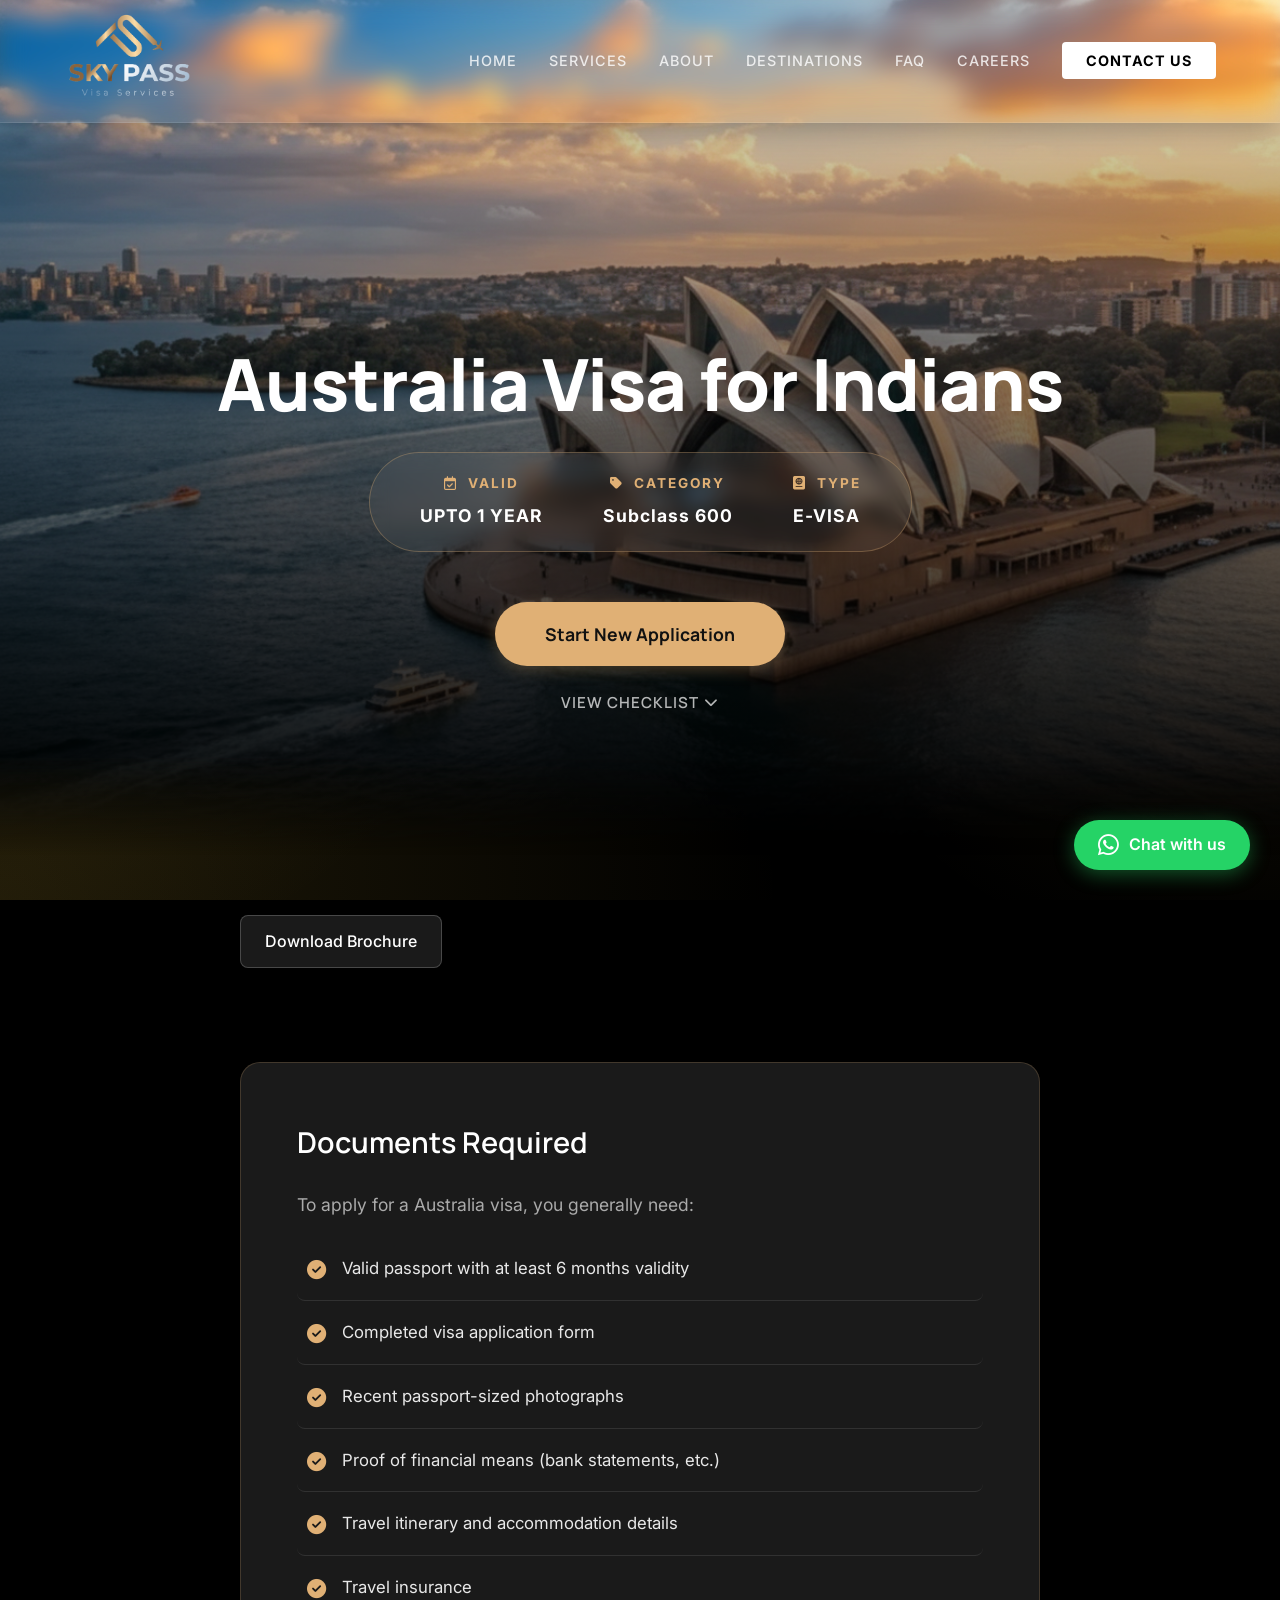
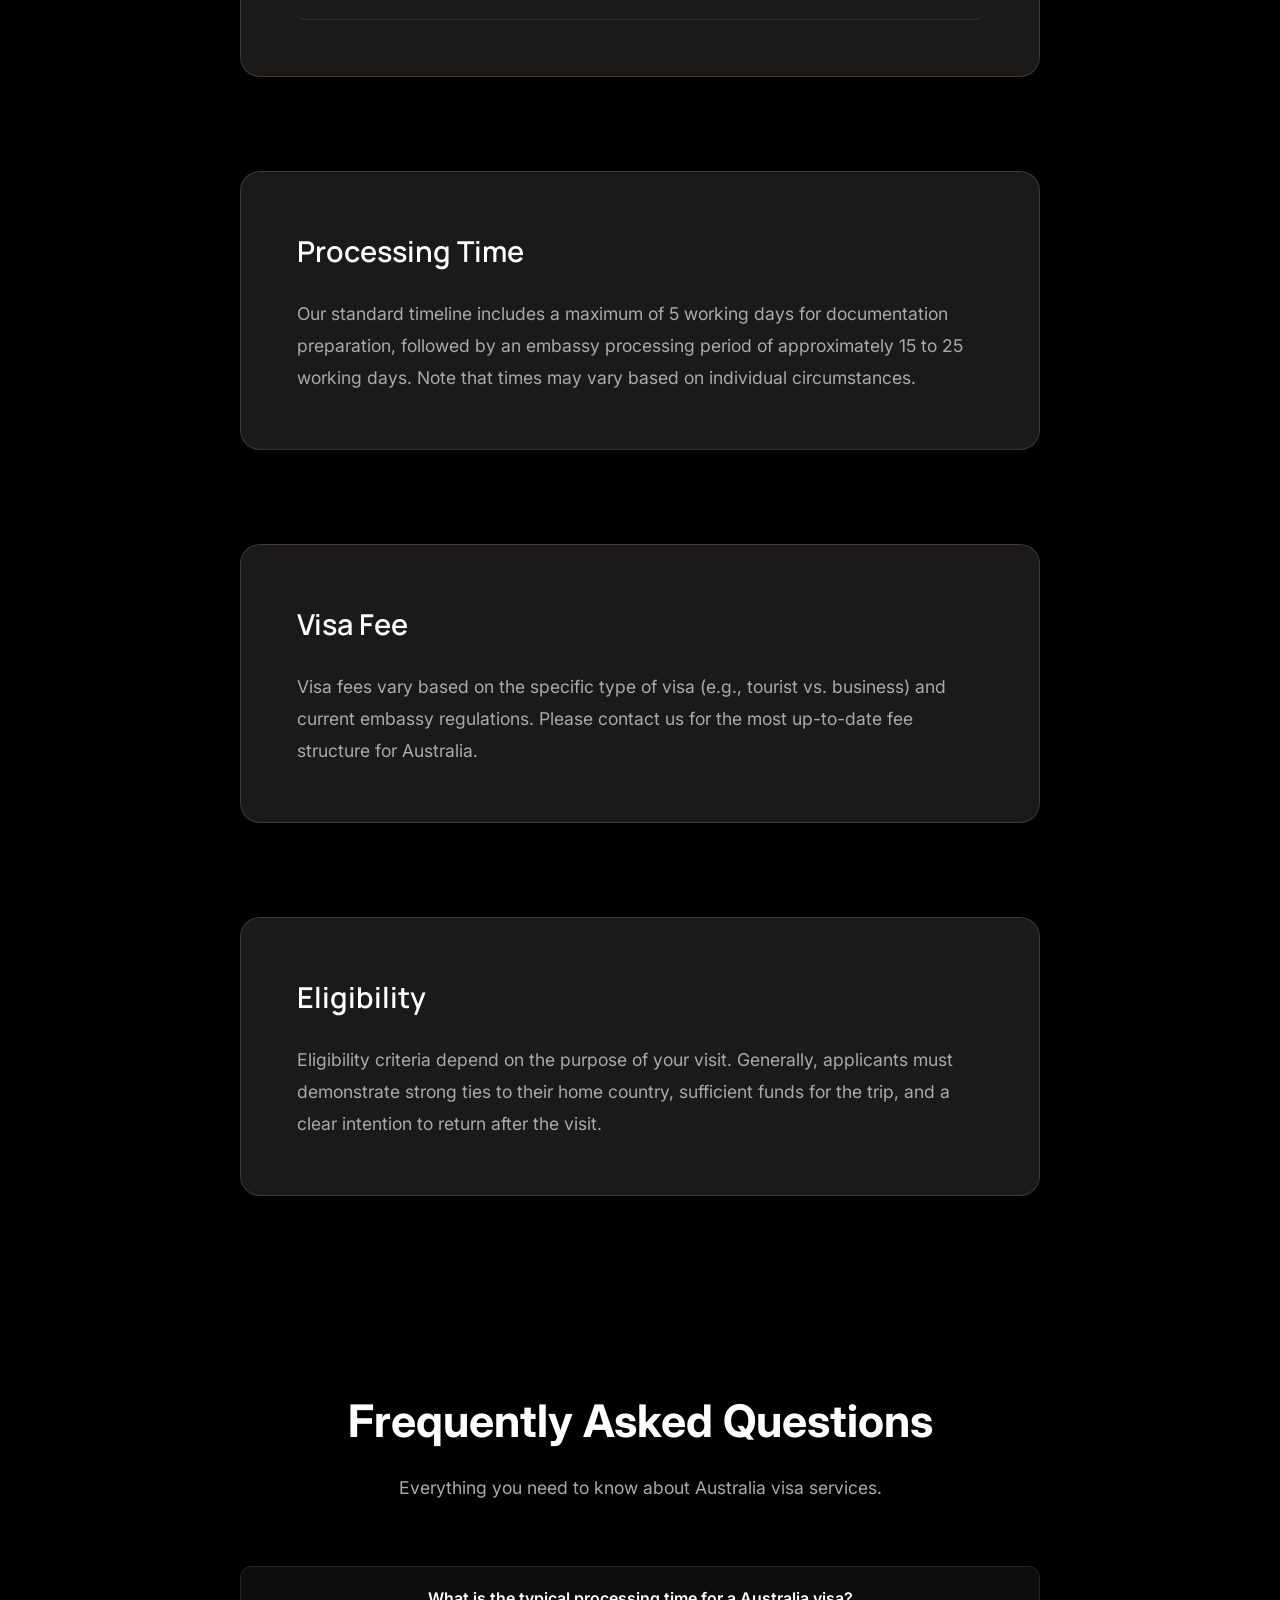
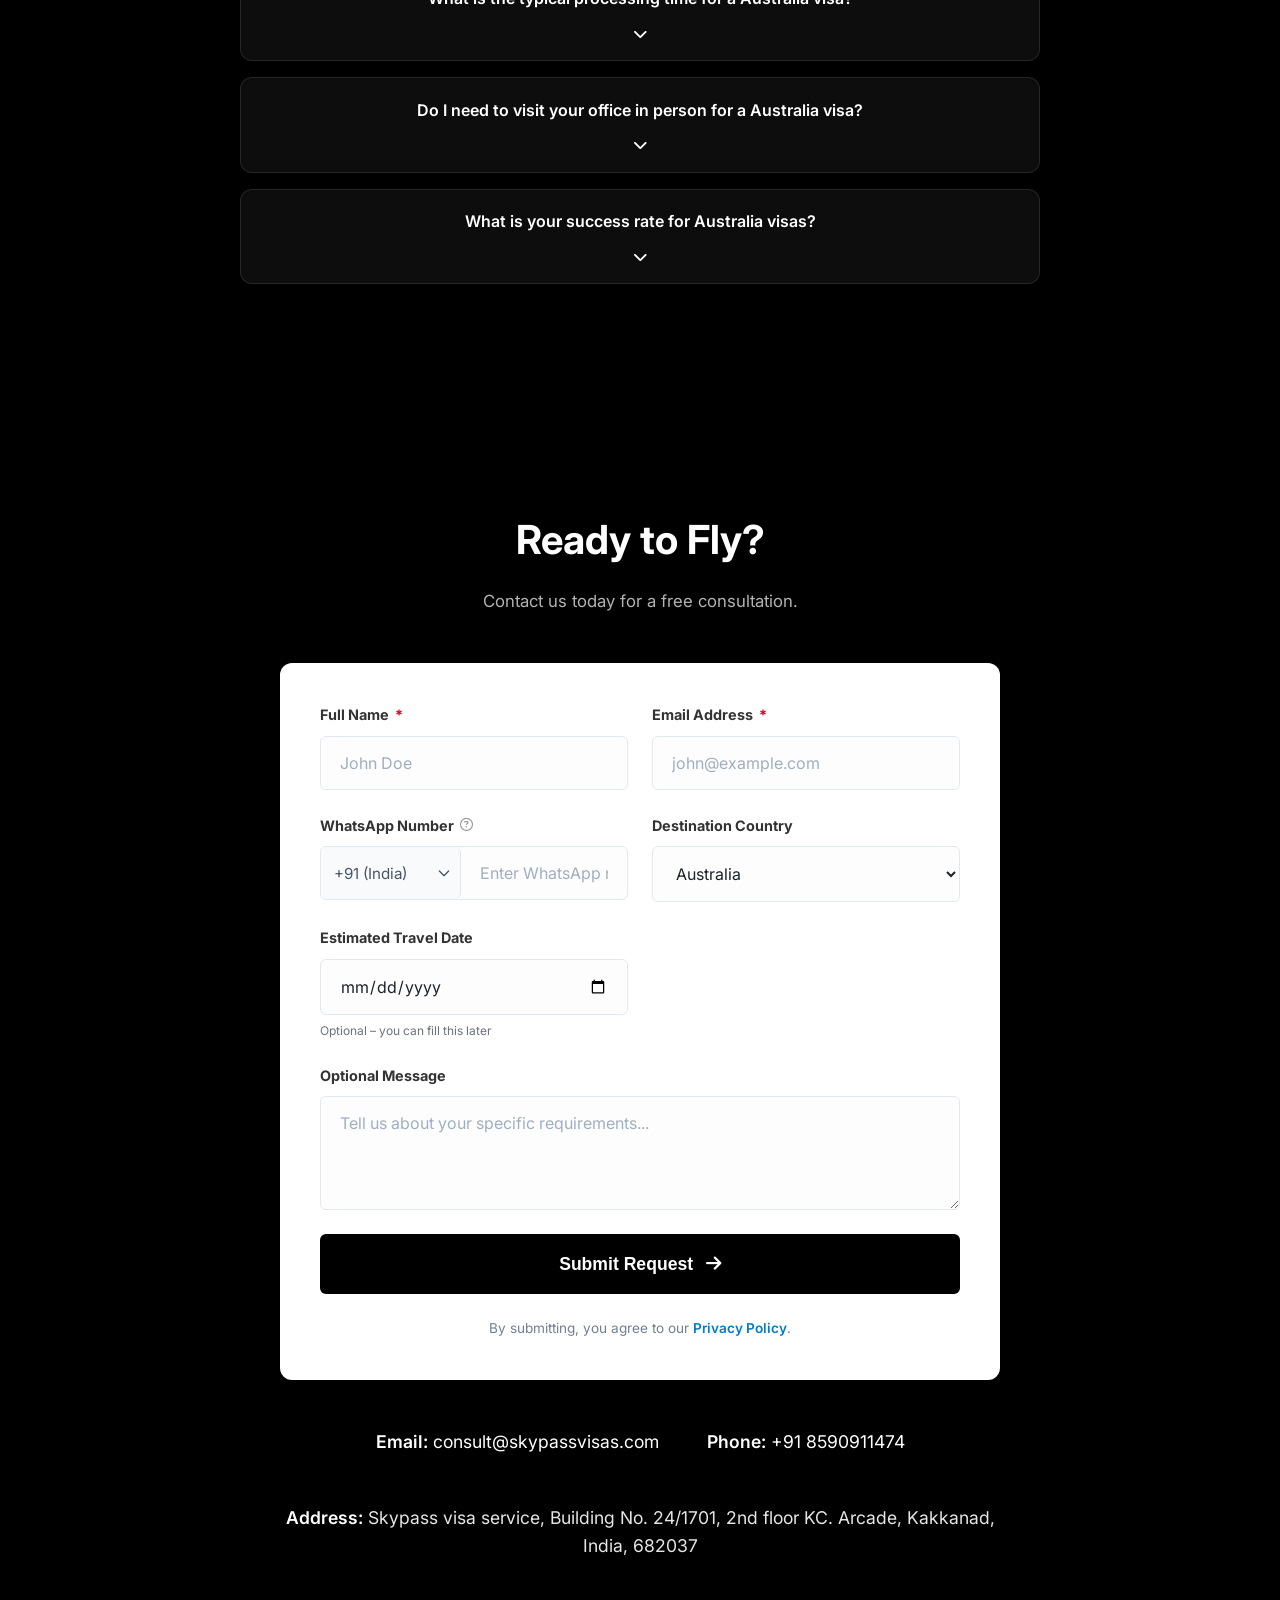
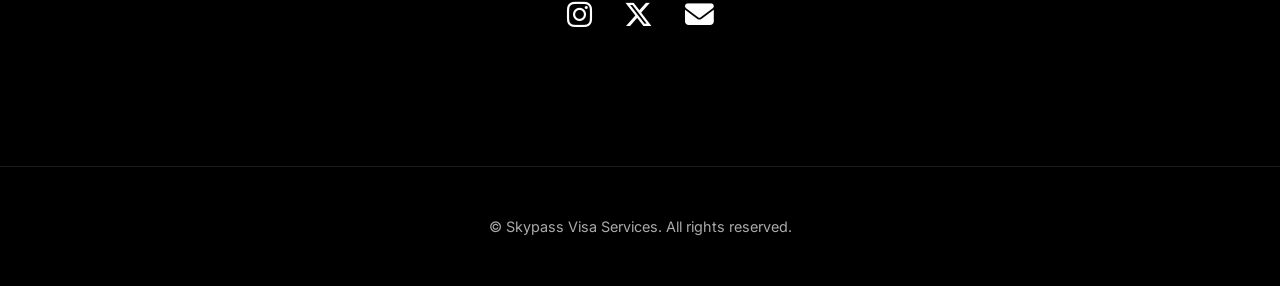
==== commit e6794419: "brochures for canada, schengen and australia added." ====
--- a/australia-visa/index.html
+++ b/australia-visa/index.html
@@ -6,12 +6,12 @@
     <meta name="viewport" content="width=device-width, initial-scale=1.0">
 
     <!-- Primary Meta Tags -->
-    <title>Australia Visa for Indians | Apply Online - Skypass Visas</title>
-    <meta name="title" content="Australia Visa for Indians | Apply Online - Skypass Visas">
+    <title>Australia Visa Consultant Kochi | Skypass Visa Services Kerala</title>
+    <meta name="title" content="Australia Visa Consultant Kochi | Skypass Visa Services Kerala">
     <meta name="description"
-        content="Apply for your Australia Tourist and Visit Visa entirely from home. Skypass Visa Services offers expert Australia visa consultation for Indian passport holders with a 95%+ success rate.">
+        content="Get your Australia subclass 600 tourist visa from Kerala. Skypass Visa Services, trusted Australia visa agent in Kochi.">
     <meta name="keywords"
-        content="Australia visa for indians, Australia tourist visa, apply Australia visa online, Australia visa requirements, skypass visas">
+        content="australia visa kochi, australia visa kerala, australia tourist visa consultant kochi, subclass 600 visa agent kerala, australia visitor visa from kochi, how to get australia visa from kerala">
     <meta name="author" content="Skypass Visa Services">
     <meta name="robots" content="index, follow">
     <link rel="canonical" href="https://skypassvisas.com/australia-visa/">
@@ -19,17 +19,17 @@
     <!-- Open Graph / Facebook / LinkedIn -->
     <meta property="og:type" content="website">
     <meta property="og:url" content="https://skypassvisas.com/australia-visa/">
-    <meta property="og:title" content="Australia Visa for Indians | Apply Online - Skypass Visas">
+    <meta property="og:title" content="Australia Visa Consultant Kochi | Skypass Visa Services Kerala">
     <meta property="og:description"
-        content="Apply for your Australia Tourist and Visit Visa entirely from home. Skypass Visa Services offers expert Australia visa consultation for Indian passport holders with a 95%+ success rate.">
+        content="Get your Australia subclass 600 tourist visa from Kerala. Skypass Visa Services, trusted Australia visa agent in Kochi.">
     <meta property="og:image" content="https://skypassvisas.com/assets/skypass_logo.png">
 
     <!-- Twitter -->
     <meta property="twitter:card" content="summary_large_image">
     <meta property="twitter:url" content="https://skypassvisas.com/australia-visa/">
-    <meta property="twitter:title" content="Australia Visa for Indians | Apply Online - Skypass Visas">
+    <meta property="twitter:title" content="Australia Visa Consultant Kochi | Skypass Visa Services Kerala">
     <meta property="twitter:description"
-        content="Apply for your Australia Tourist and Visit Visa entirely from home. Skypass Visa Services offers expert Australia visa consultation for Indian passport holders with a 95%+ success rate.">
+        content="Get your Australia subclass 600 tourist visa from Kerala. Skypass Visa Services, trusted Australia visa agent in Kochi.">
     <meta property="twitter:image" content="https://skypassvisas.com/assets/skypass_logo.png">
 
     <!-- Structured Data -->
@@ -150,6 +150,11 @@
 <section id="checklist" class="services" style="padding-top: 60px;">
     <div class="about-container" style="max-width: 800px; margin: 0 auto;">
                 <div class="about-content">
+                    <div style="margin-bottom: 30px;">
+                        <a href="/assets/brochures/australia-brochure.pdf" download class="btn-primary">
+                            Download Brochure
+                        </a>
+                    </div>
                     <div class="about-story" style="margin-bottom: 30px;">
                         <h3>Documents Required</h3>
                         <p>To apply for a Australia visa, you generally need:</p>
@@ -239,12 +244,16 @@
                             <label for="country">Destination Country</label>
                             <select id="country" name="country" required>
                                 <option value="" disabled>Select destination</option>
-                                <option value="USA">USA</option>
-                                <option value="Canada">Canada</option>
-                                <option value="UK">United Kingdom</option>
-                                <option value="Australia">Australia</option>
-                                <option value="Schengen">Schengen Area</option>
-                                <option value="Other">Other</option>
+                                                                <option value="USA">USA</option>
+                                                                <option value="Canada">Canada</option>
+                                                                <option value="UK">United Kingdom</option>
+                                                                <option value="Australia">Australia</option>
+                                                                <option value="Schengen">Schengen Area</option>
+                                                                <option value="South Korea">South Korea</option>
+                                                                <option value="Japan">Japan</option>
+                                                                <option value="New Zealand">New Zealand</option>
+                                                                <option value="UAE">UAE</option>
+                                                                <option value="Other">Other</option>
                             </select>
                             <script>
                                 // Pre-select the country based on the page
--- a/css/styles.css
+++ b/css/styles.css
@@ -150,6 +150,27 @@
     background-color: white;
 }
 
+.btn-primary {
+    background-color: rgba(255, 255, 255, 0.1);
+    backdrop-filter: blur(10px);
+    -webkit-backdrop-filter: blur(10px);
+    color: #ffffff !important;
+    padding: 0.8rem 1.5rem;
+    border-radius: 8px;
+    transition: all 0.3s ease;
+    font-weight: 500;
+    text-decoration: none;
+    display: inline-block;
+    text-align: center;
+    border: 1px solid rgba(255, 255, 255, 0.2);
+}
+
+.btn-primary:hover {
+    background-color: rgba(255, 255, 255, 0.2);
+    transform: translateY(-2px);
+    box-shadow: 0 4px 12px rgba(0,0,0,0.1);
+}
+
 /* Mobile Menu Toggle Button */
 .mobile-menu-toggle {
     display: none;
@@ -585,7 +606,8 @@
     border: 1px solid rgba(255, 255, 255, 0.18);
     box-shadow: 0 8px 32px 0 rgba(0, 0, 0, 0.37);
     transition: var(--transition-smooth);
-    height: 400px;
+    min-height: 440px;
+    height: 100%;
     display: flex;
     flex-direction: column;
 }
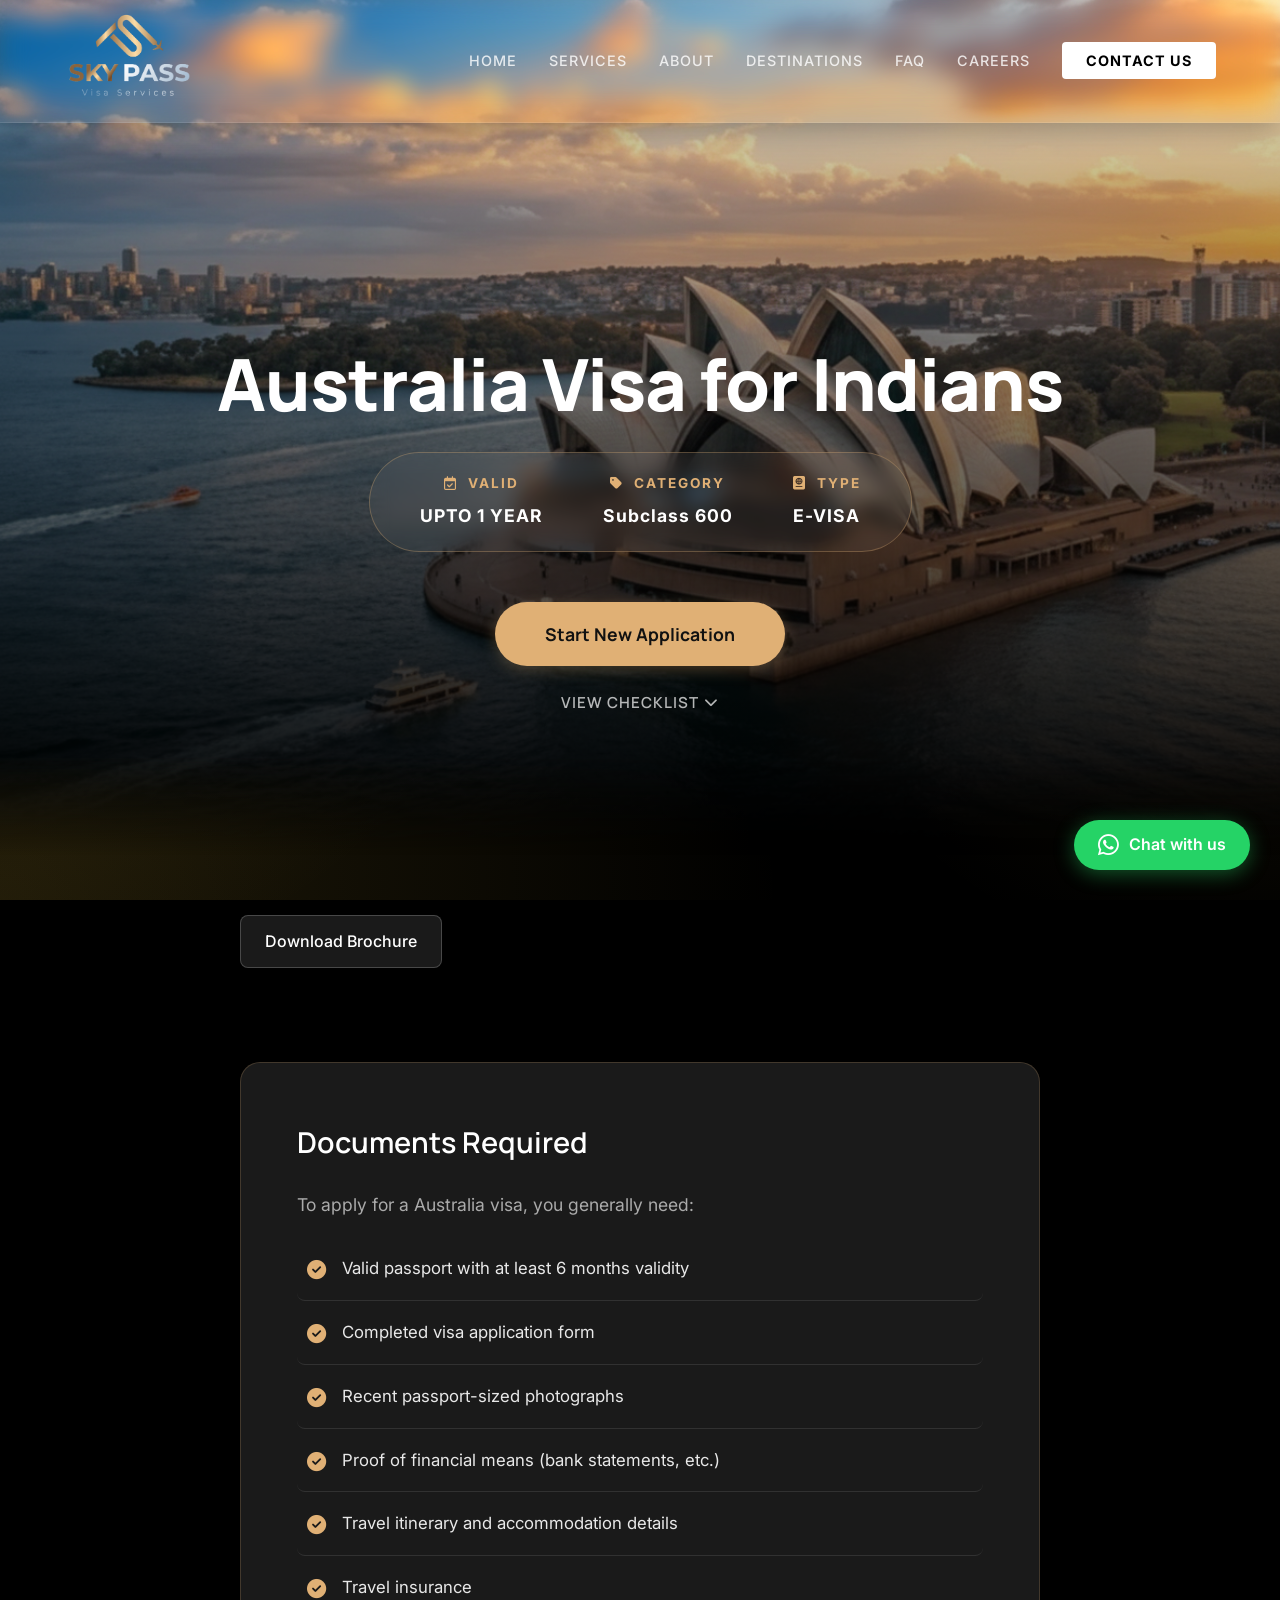
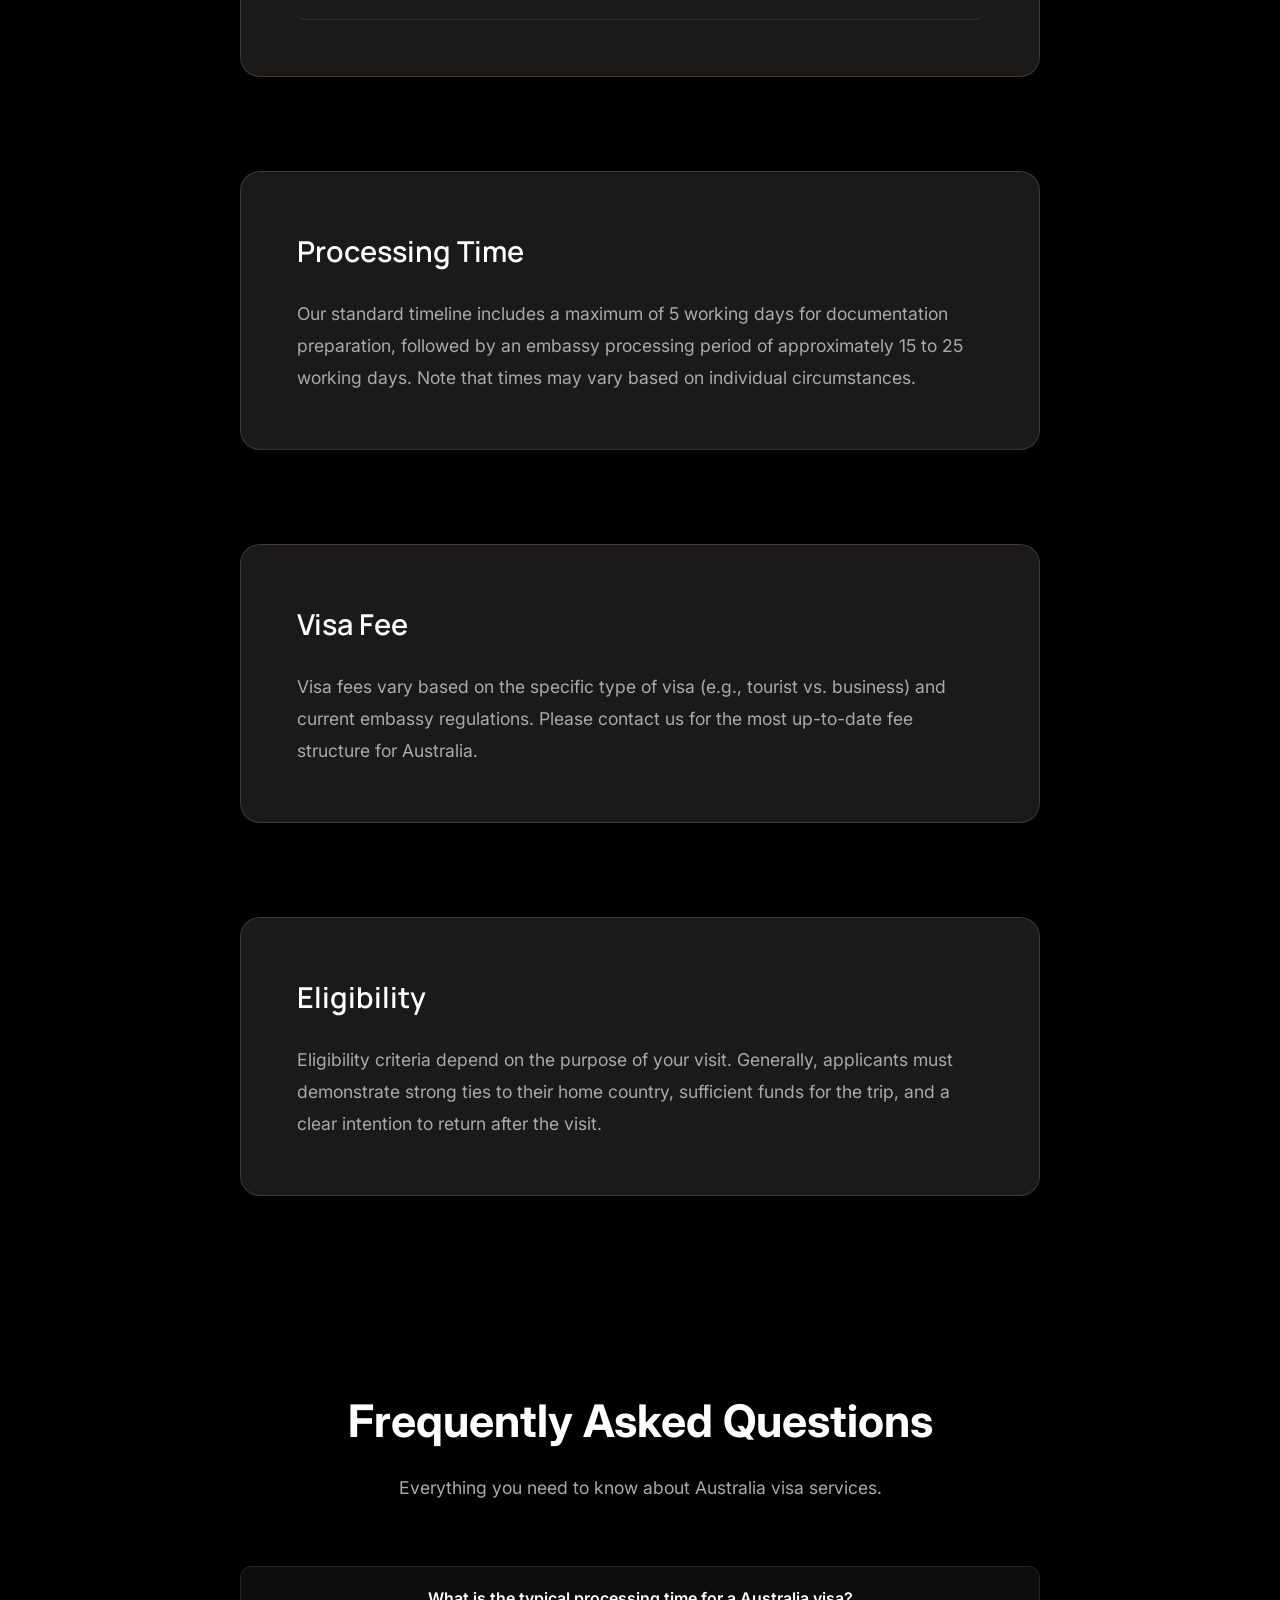
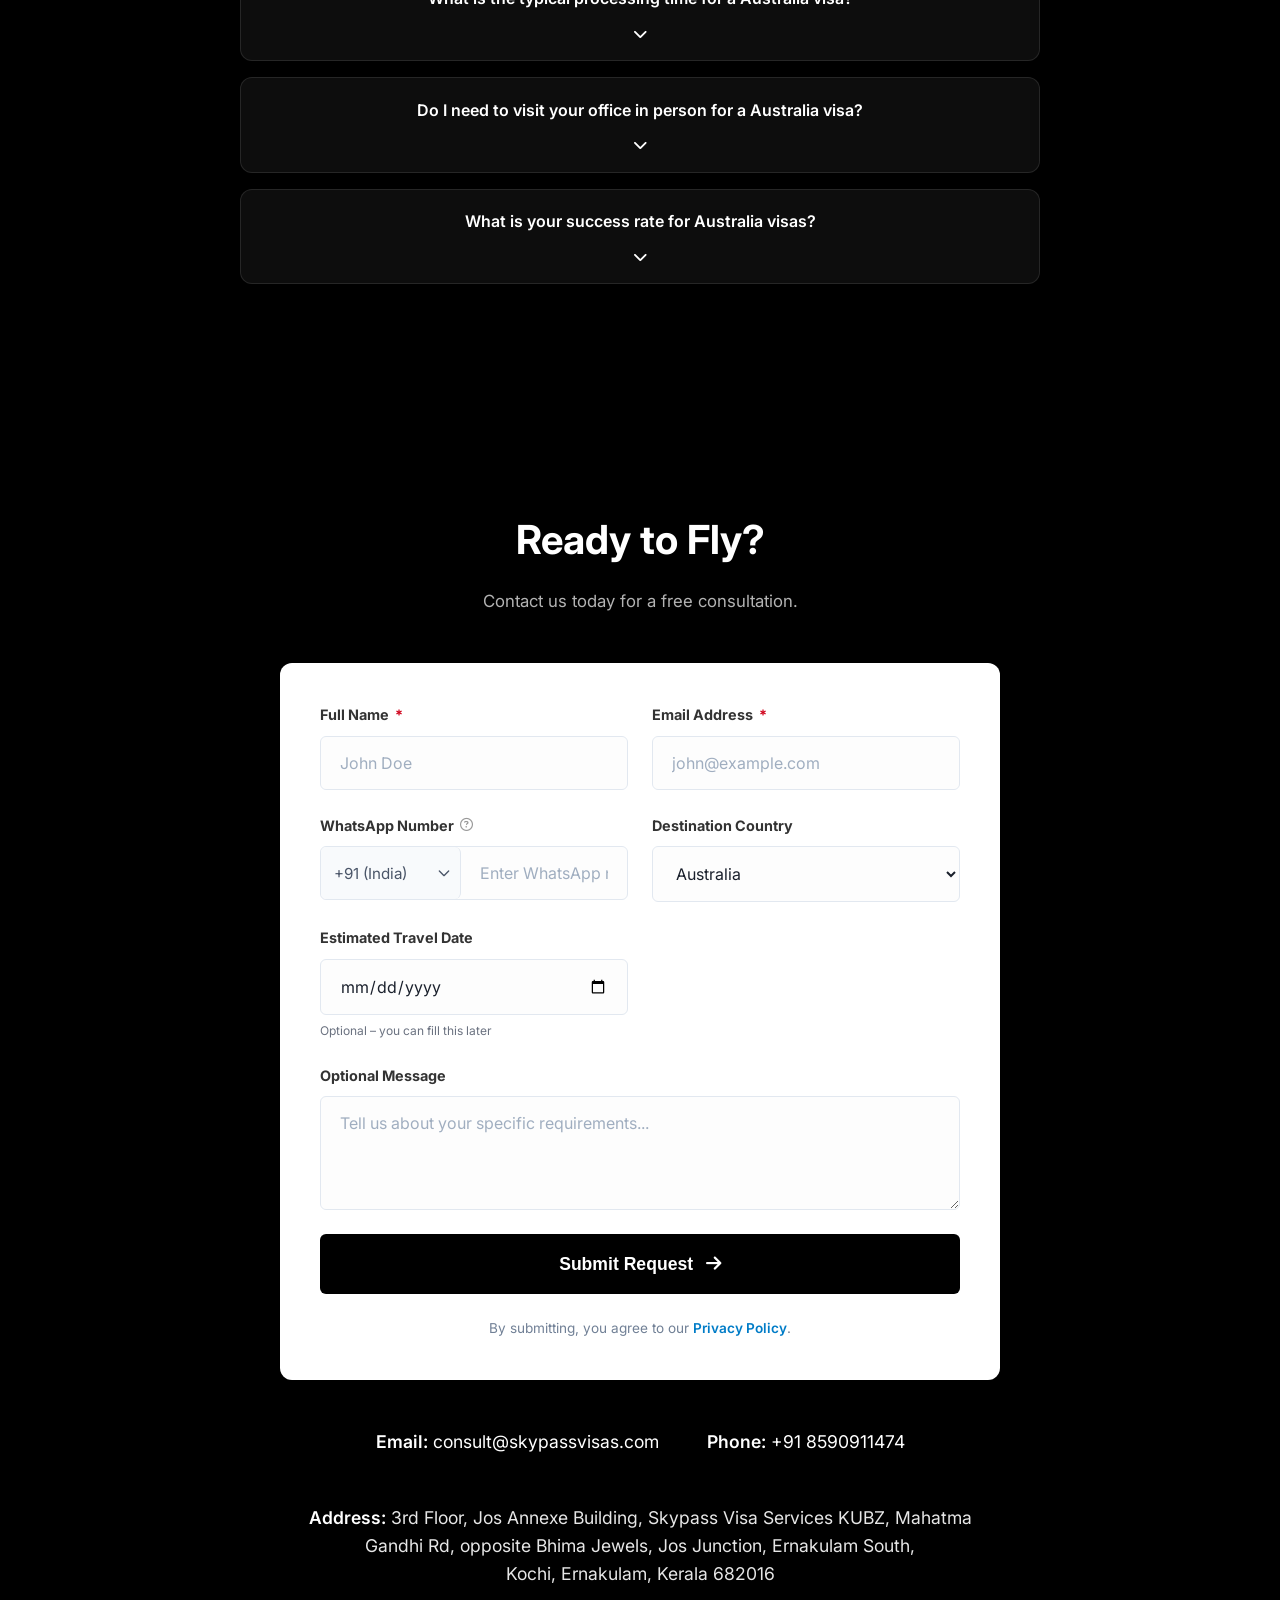
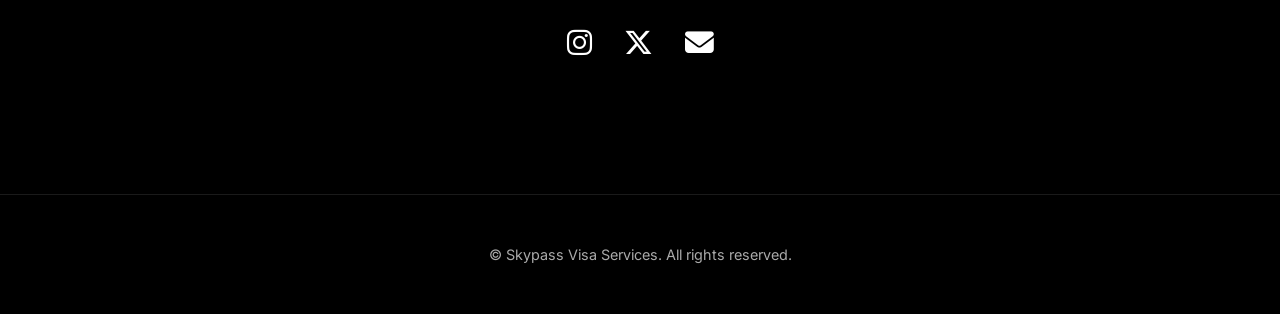
==== commit 7b6763dd: "Address change" ====
--- a/australia-visa/index.html
+++ b/australia-visa/index.html
@@ -45,10 +45,10 @@
       "email": "consult@skypassvisas.com",
       "address": {
         "@type": "PostalAddress",
-        "streetAddress": "Building No. 24/1701, 2nd floor KC. Arcade",
-        "addressLocality": "Kakkanad",
+        "streetAddress": "3rd Floor, Jos Annexe Building, Skypass Visa Services KUBZ, Mahatma Gandhi Rd, opposite Bhima Jewels, Jos Junction, Ernakulam South",
+        "addressLocality": "Kochi",
         "addressRegion": "Kerala",
-        "postalCode": "682037",
+        "postalCode": "682016",
         "addressCountry": "IN"
       }
     }
@@ -72,7 +72,7 @@
           "name": "Do I need to visit your office in person for a Australia visa?",
           "acceptedAnswer": {
             "@type": "Answer",
-            "text": "While we love meeting our clients at our office in Kakkanad, Kochi, we can handle most of the process digitally via email and WhatsApp for your Australia visa application."
+            "text": "While we love meeting our clients at our office in Jos Junction, Kochi, we can handle most of the process digitally via email and WhatsApp for your Australia visa application."
           }
         },
         {
@@ -200,7 +200,7 @@
                 <div class="faq-item">
                     <div class="faq-question">Do I need to visit your office in person for a Australia visa? <i
                             class="fas fa-chevron-down"></i></div>
-                    <div class="faq-answer">While we love meeting our clients at our office in Kakkanad, Kochi, we can handle most of the process digitally via email and WhatsApp for your Australia visa application.</div>
+                    <div class="faq-answer">While we love meeting our clients at our office in Jos Junction, Kochi, we can handle most of the process digitally via email and WhatsApp for your Australia visa application.</div>
                 </div>
                 <div class="faq-item">
                     <div class="faq-question">What is your success rate for Australia visas? <i class="fas fa-chevron-down"></i></div>
@@ -299,8 +299,8 @@
                         <span>Phone:</span> <a href="tel:+918590911474">+91 8590911474</a>
                     </div>
                     <div class="contact-item">
-                        <span>Address:</span> Skypass visa service, Building No. 24/1701, 2nd floor KC. Arcade,
-                        Kakkanad, India, 682037
+                        <span>Address:</span> 3rd Floor, Jos Annexe Building, Skypass Visa Services KUBZ, Mahatma Gandhi Rd, opposite Bhima Jewels, Jos Junction, Ernakulam South,<br>
+                        Kochi, Ernakulam, Kerala 682016
                     </div>
                 </div>
                 <div class="social-links">
--- a/css/styles.css
+++ b/css/styles.css
@@ -1342,7 +1342,7 @@
         display: none;
     }
 
-    .countries-grid > a {
+    .countries-grid > * {
         flex: 0 0 82%;
         scroll-snap-align: center;
         display: block;
@@ -1351,7 +1351,8 @@
 
     .country-card {
         width: 100%;
-        height: 420px;
+        min-height: 440px;
+        height: 100%;
         margin-bottom: 1rem;
         transition: transform 0.3s ease;
     }
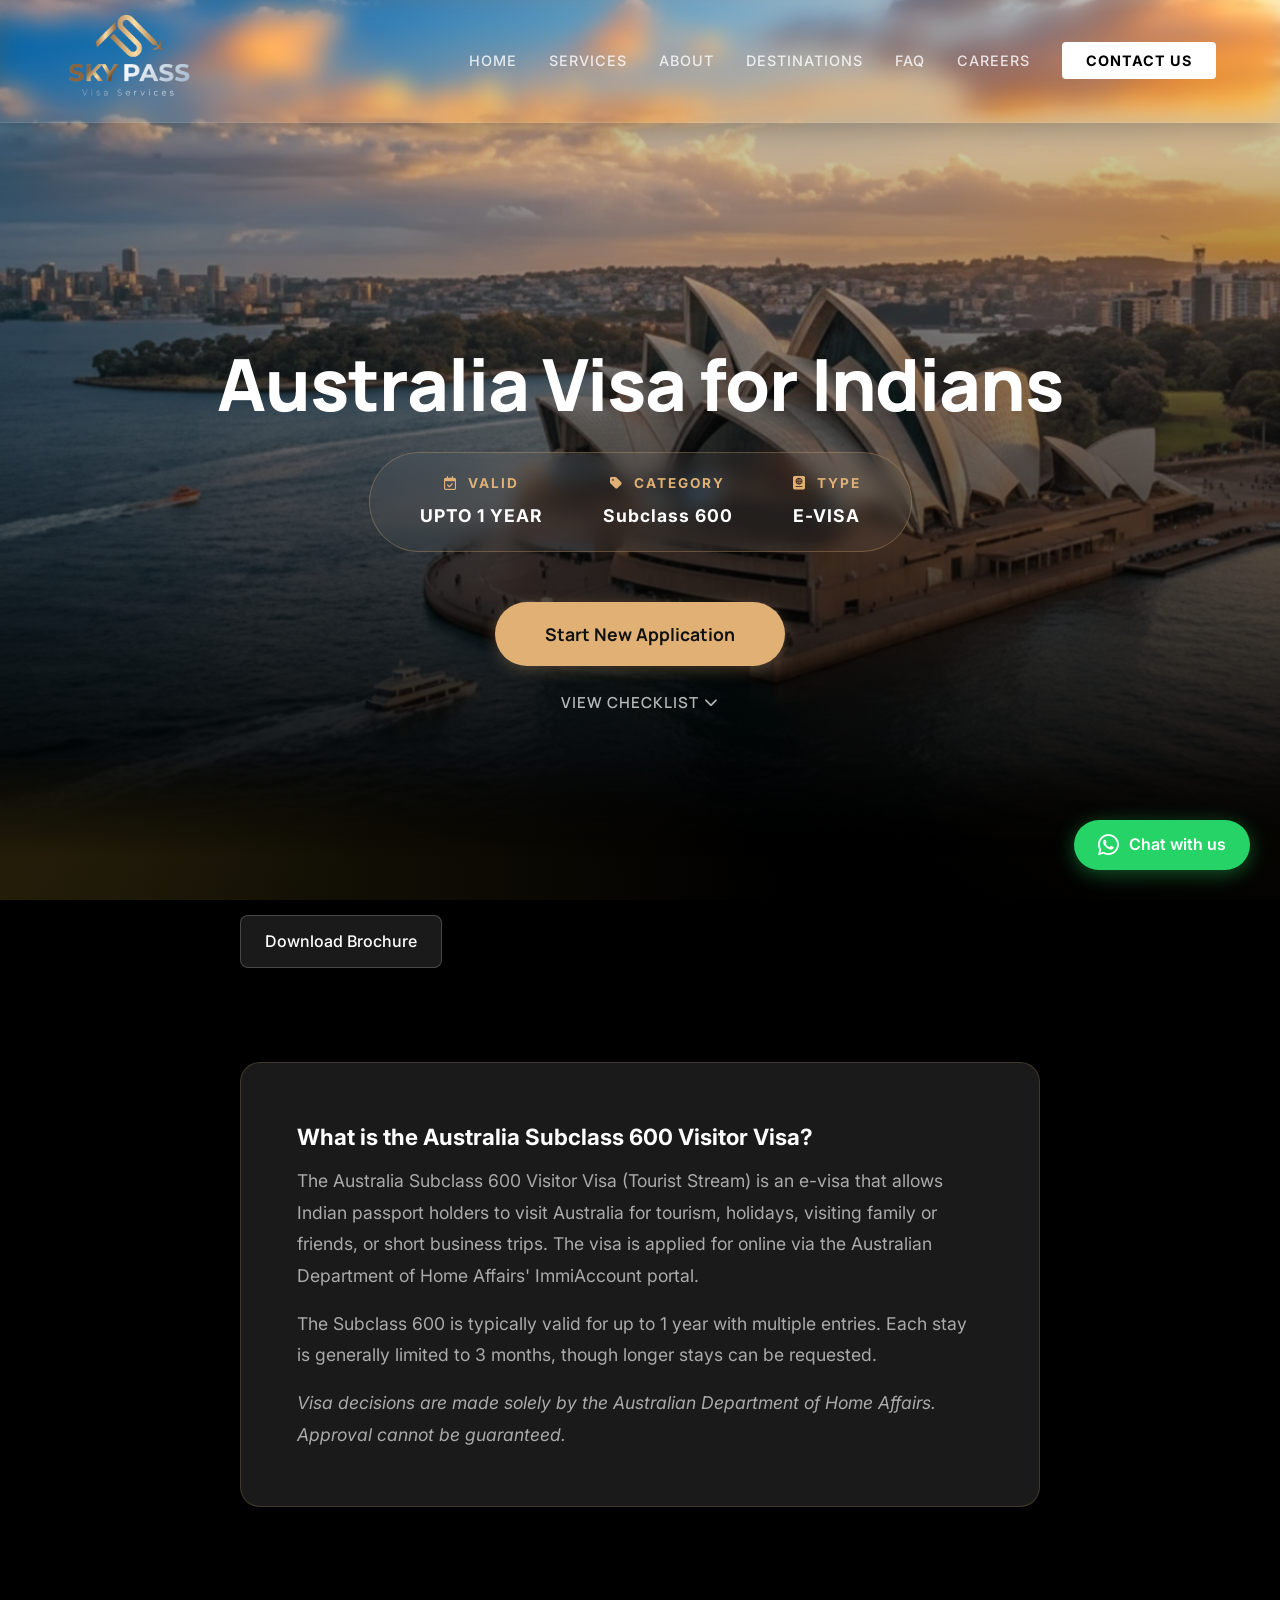
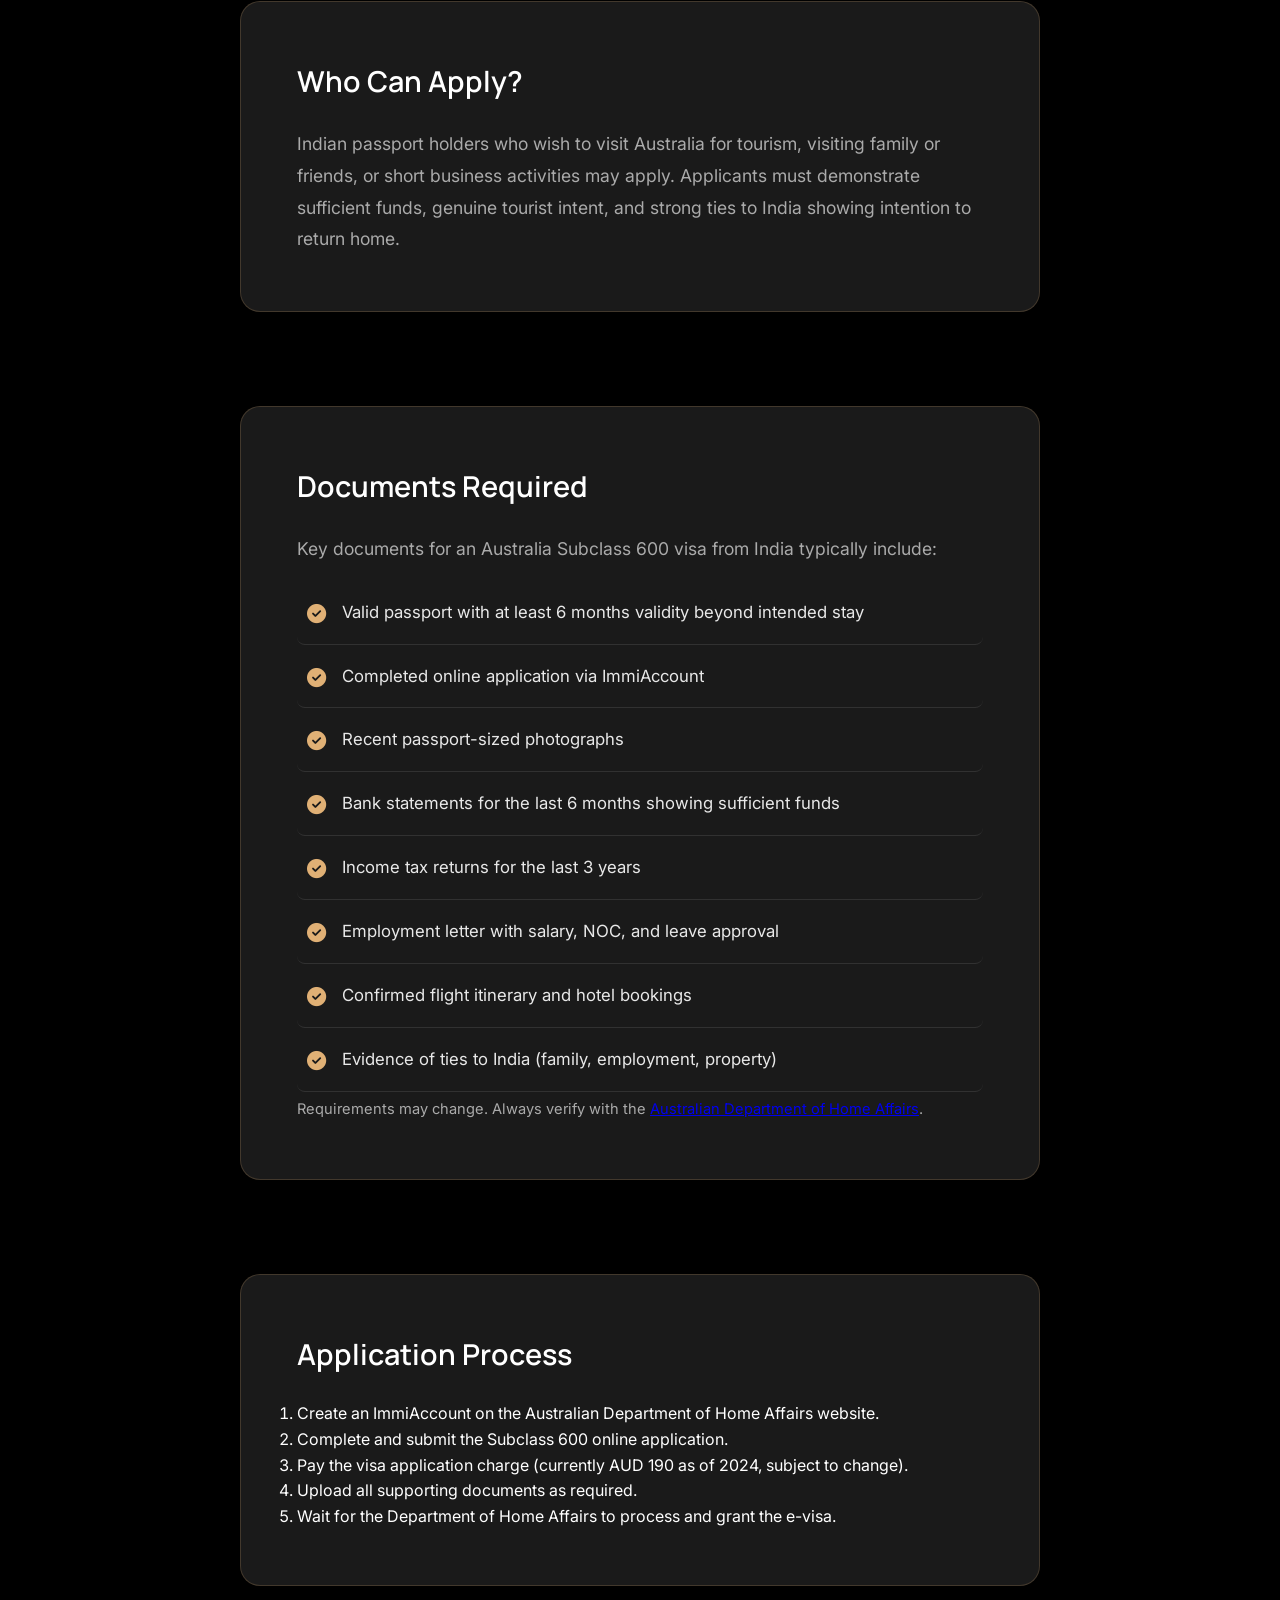
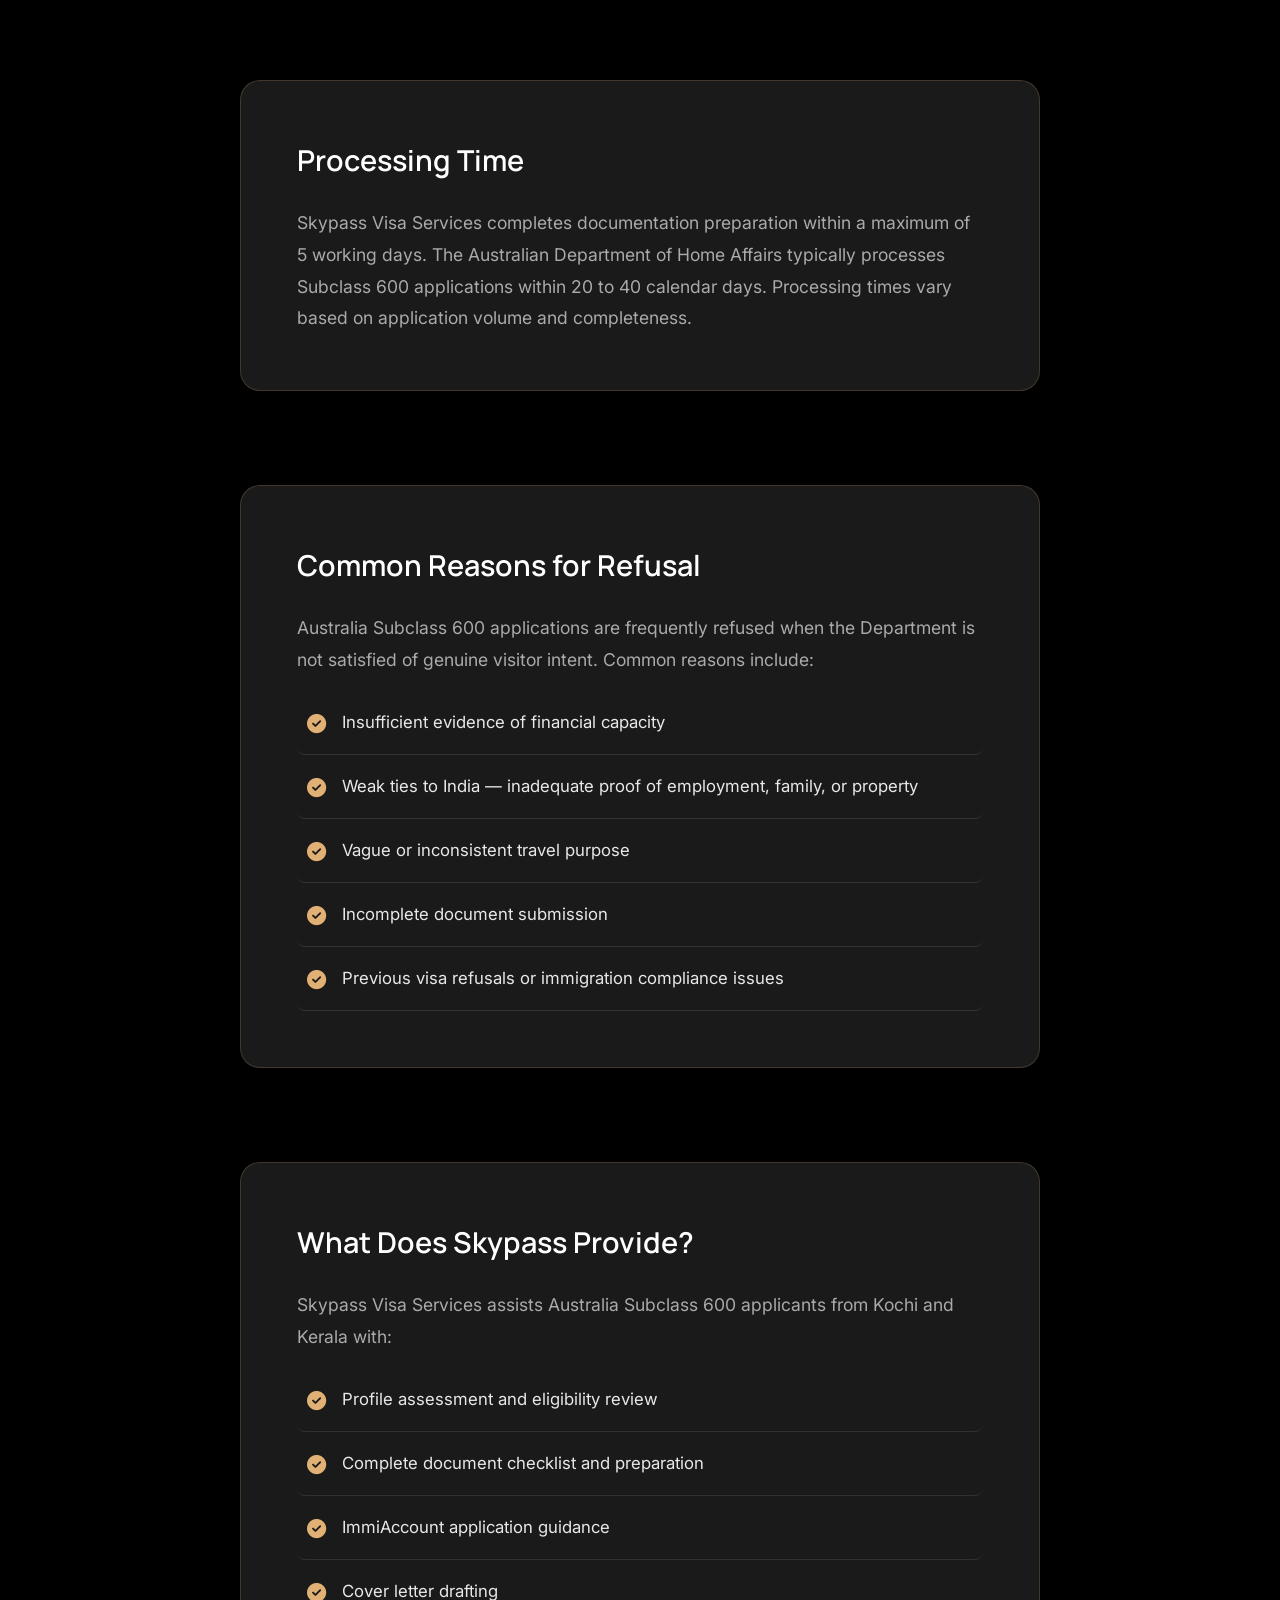
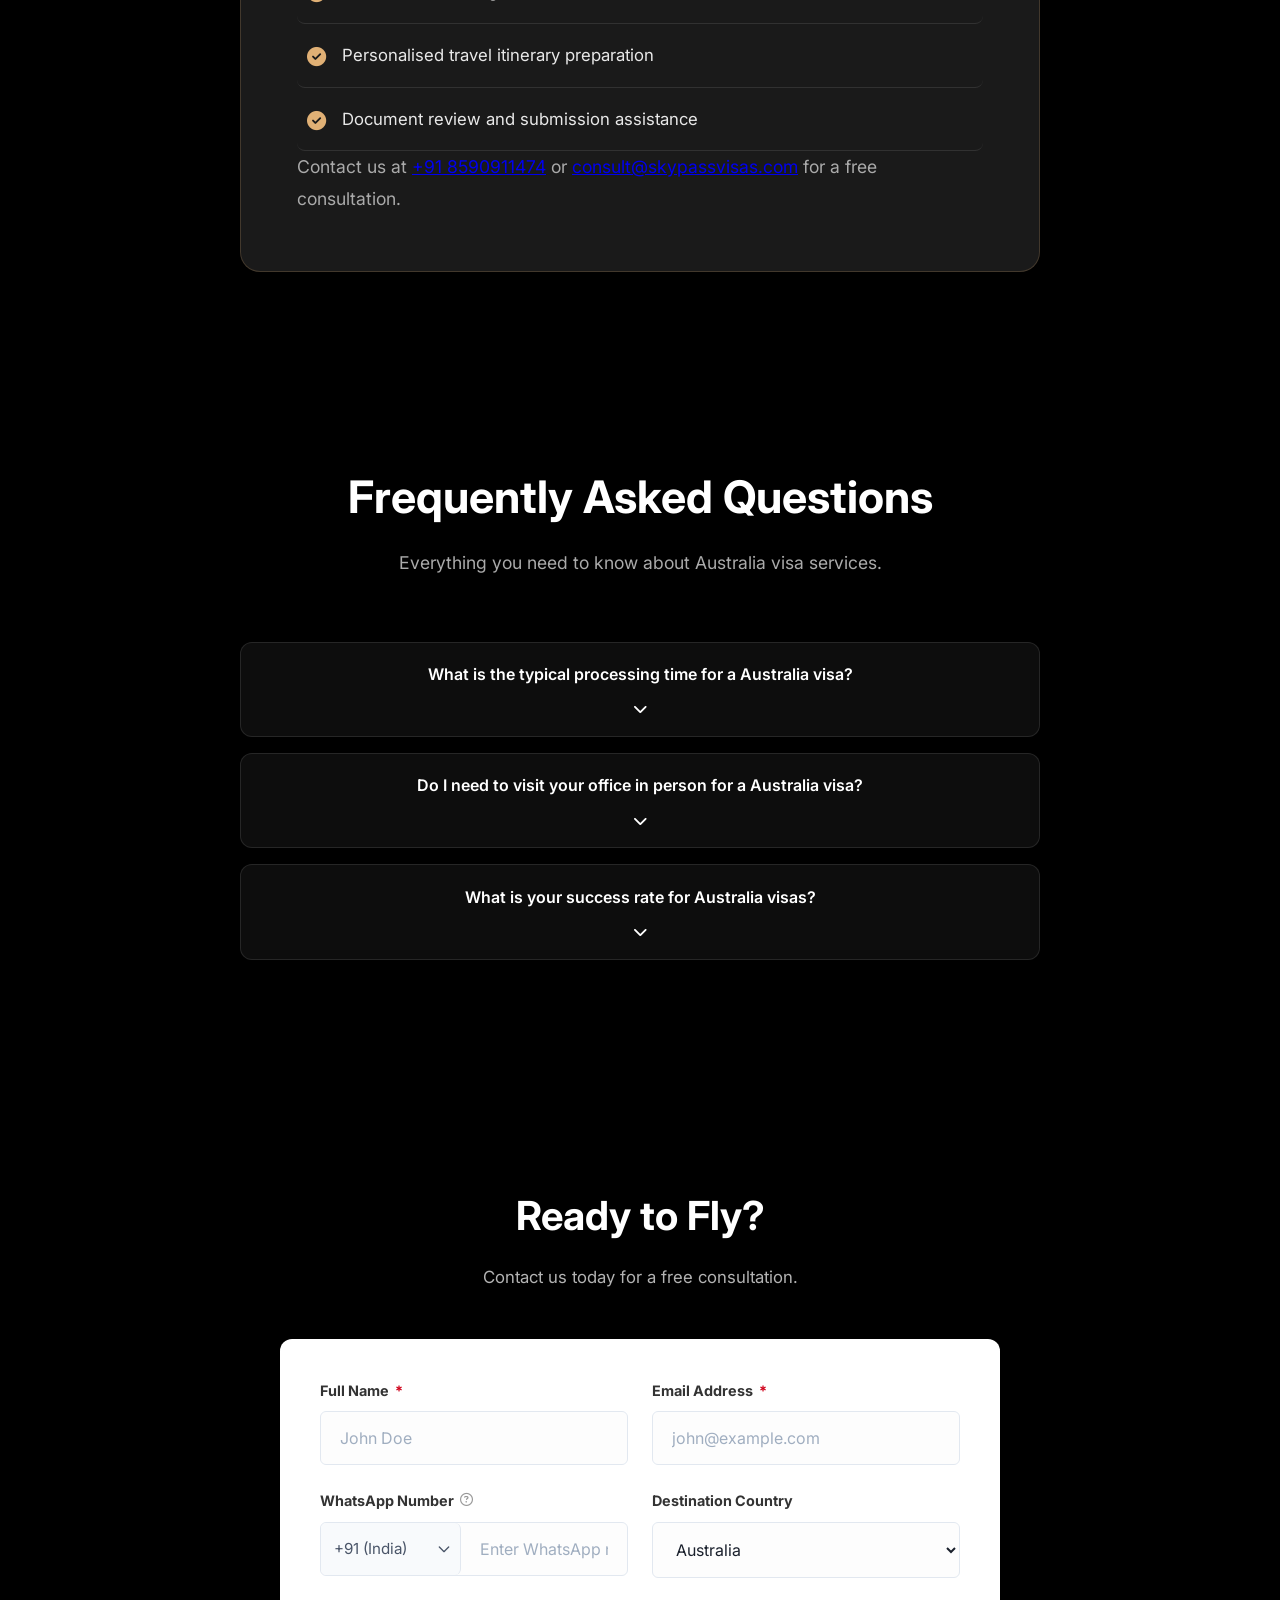
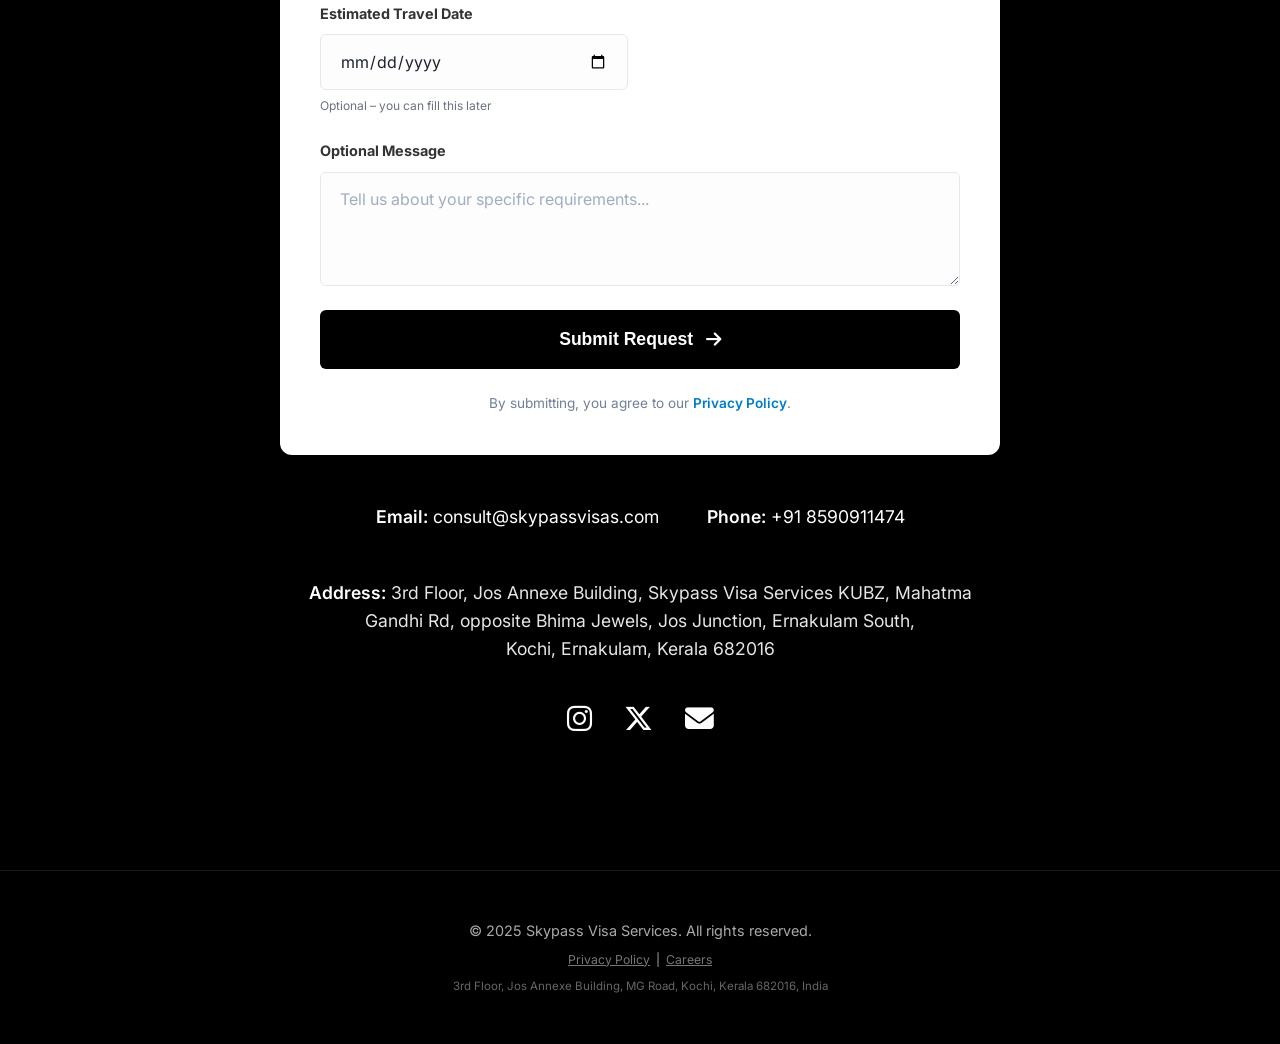
==== commit d2c8f60f: "Comprehensive GEO & SEO optimization - Create robots.txt with explicit allow rules for Googlebot, Bi" ====
--- a/australia-visa/index.html
+++ b/australia-visa/index.html
@@ -22,7 +22,7 @@
     <meta property="og:title" content="Australia Visa Consultant Kochi | Skypass Visa Services Kerala">
     <meta property="og:description"
         content="Get your Australia subclass 600 tourist visa from Kerala. Skypass Visa Services, trusted Australia visa agent in Kochi.">
-    <meta property="og:image" content="https://skypassvisas.com/assets/skypass_logo.png">
+    <meta property="og:image" content="https://skypassvisas.com/assets/og_image.png">
 
     <!-- Twitter -->
     <meta property="twitter:card" content="summary_large_image">
@@ -30,30 +30,70 @@
     <meta property="twitter:title" content="Australia Visa Consultant Kochi | Skypass Visa Services Kerala">
     <meta property="twitter:description"
         content="Get your Australia subclass 600 tourist visa from Kerala. Skypass Visa Services, trusted Australia visa agent in Kochi.">
-    <meta property="twitter:image" content="https://skypassvisas.com/assets/skypass_logo.png">
+    <meta property="twitter:image" content="https://skypassvisas.com/assets/og_image.png">
 
     <!-- Structured Data -->
     <script type="application/ld+json">
     {
       "@context": "https://schema.org",
       "@type": "LocalBusiness",
+      "@id": "https://skypassvisas.com/#localbusiness",
       "name": "Skypass Visa Services",
-      "image": "https://skypassvisas.com/assets/skypass_logo.png",
-      "@id": "https://skypassvisas.com",
-      "url": "https://skypassvisas.com",
+      "image": "https://skypassvisas.com/assets/og_image.png",
+      "url": "https://skypassvisas.com/",
       "telephone": "+918590911474",
       "email": "consult@skypassvisas.com",
       "address": {
         "@type": "PostalAddress",
-        "streetAddress": "3rd Floor, Jos Annexe Building, Skypass Visa Services KUBZ, Mahatma Gandhi Rd, opposite Bhima Jewels, Jos Junction, Ernakulam South",
+        "streetAddress": "3rd Floor, Jos Annexe Building, MG Road, Jos Junction, Ernakulam South",
         "addressLocality": "Kochi",
         "addressRegion": "Kerala",
         "postalCode": "682016",
         "addressCountry": "IN"
-      }
+      },
+      "sameAs": [
+        "https://www.instagram.com/skypass_kochi/",
+        "https://x.com/skypass_kochi"
+      ]
     }
     </script>
-    
+
+    <script type="application/ld+json">
+    {
+      "@context": "https://schema.org",
+      "@type": "Service",
+      "name": "Australia Subclass 600 Visitor Visa Consultation",
+      "description": "Skypass Visa Services provides consultation, documentation preparation, application review and assistance for Australia Subclass 600 Tourist Stream visa applicants from Kerala, India.",
+      "provider": {
+        "@id": "https://skypassvisas.com/#localbusiness"
+      },
+      "serviceType": "Visa Consultancy",
+      "areaServed": ["Kochi", "Kerala", "India"],
+      "url": "https://skypassvisas.com/australia-visa/"
+    }
+    </script>
+
+    <script type="application/ld+json">
+    {
+      "@context": "https://schema.org",
+      "@type": "BreadcrumbList",
+      "itemListElement": [
+        {
+          "@type": "ListItem",
+          "position": 1,
+          "name": "Home",
+          "item": "https://skypassvisas.com/"
+        },
+        {
+          "@type": "ListItem",
+          "position": 2,
+          "name": "Australia Visa",
+          "item": "https://skypassvisas.com/australia-visa/"
+        }
+      ]
+    }
+    </script>
+
     <script type="application/ld+json">
     {
       "@context": "https://schema.org",
@@ -61,26 +101,34 @@
       "mainEntity": [
         {
           "@type": "Question",
-          "name": "What is the typical processing time for a Australia visa?",
+          "name": "What is the Australia Subclass 600 Tourist Visa?",
           "acceptedAnswer": {
             "@type": "Answer",
-            "text": "The processing time for a Australia visa typically ranges from 15 to 25 working days, depending on the embassy and individual case requirements."
+            "text": "The Australia Subclass 600 Visitor Visa (Tourist Stream) allows Indian passport holders to visit Australia for holidays, recreation, or visiting family and friends. It is an e-visa (electronically granted), typically valid for up to 1 year with multiple entries, though each stay is usually limited to 3 months."
           }
         },
         {
           "@type": "Question",
-          "name": "Do I need to visit your office in person for a Australia visa?",
+          "name": "What documents are required for an Australia Subclass 600 visa from India?",
           "acceptedAnswer": {
             "@type": "Answer",
-            "text": "While we love meeting our clients at our office in Jos Junction, Kochi, we can handle most of the process digitally via email and WhatsApp for your Australia visa application."
+            "text": "Key documents for an Australia Subclass 600 visa include: valid passport with at least 6 months validity, completed online application via ImmiAccount, recent passport-sized photographs, proof of financial capacity (bank statements, ITR), travel itinerary and accommodation bookings, employment documents or proof of business, and evidence of ties to India."
           }
         },
         {
           "@type": "Question",
-          "name": "What is your success rate for Australia visas?",
+          "name": "What is the typical processing time for an Australia visa?",
           "acceptedAnswer": {
             "@type": "Answer",
-            "text": "We maintain a success rate of over 95%. Our experts thoroughly screen every profile before submission to ensure the highest chances of approval."
+            "text": "Our documentation preparation takes up to 5 working days. The Department of Home Affairs (Australia) typically processes Subclass 600 applications within 20 to 40 calendar days. Processing times vary based on application volume and individual circumstances. Visa decisions are made solely by the Australian Department of Home Affairs."
+          }
+        },
+        {
+          "@type": "Question",
+          "name": "What services does Skypass provide for Australia visa applications?",
+          "acceptedAnswer": {
+            "@type": "Answer",
+            "text": "Skypass Visa Services provides profile assessment, document checklist guidance, ImmiAccount application assistance, cover letter preparation, travel itinerary drafting, and document review for Australia Subclass 600 visa applicants from Kochi and Kerala."
           }
         }
       ]
@@ -156,31 +204,73 @@
                         </a>
                     </div>
                     <div class="about-story" style="margin-bottom: 30px;">
+                        <h2 style="font-size: 1.4rem; margin-bottom: 10px;">What is the Australia Subclass 600 Visitor Visa?</h2>
+                        <p>The Australia Subclass 600 Visitor Visa (Tourist Stream) is an e-visa that allows Indian passport holders to visit Australia for tourism, holidays, visiting family or friends, or short business trips. The visa is applied for online via the Australian Department of Home Affairs' ImmiAccount portal.</p>
+                        <p>The Subclass 600 is typically valid for up to 1 year with multiple entries. Each stay is generally limited to 3 months, though longer stays can be requested.</p>
+                        <p><em>Visa decisions are made solely by the Australian Department of Home Affairs. Approval cannot be guaranteed.</em></p>
+                    </div>
+
+                    <div class="about-story" style="margin-bottom: 30px;">
+                        <h3>Who Can Apply?</h3>
+                        <p>Indian passport holders who wish to visit Australia for tourism, visiting family or friends, or short business activities may apply. Applicants must demonstrate sufficient funds, genuine tourist intent, and strong ties to India showing intention to return home.</p>
+                    </div>
+
+                    <div class="about-story" style="margin-bottom: 30px;">
                         <h3>Documents Required</h3>
-                        <p>To apply for a Australia visa, you generally need:</p>
+                        <p>Key documents for an Australia Subclass 600 visa from India typically include:</p>
                         <ul>
-                            <li>Valid passport with at least 6 months validity</li>
-                            <li>Completed visa application form</li>
+                            <li>Valid passport with at least 6 months validity beyond intended stay</li>
+                            <li>Completed online application via ImmiAccount</li>
                             <li>Recent passport-sized photographs</li>
-                            <li>Proof of financial means (bank statements, etc.)</li>
-                            <li>Travel itinerary and accommodation details</li>
-                            <li>Travel insurance</li>
+                            <li>Bank statements for the last 6 months showing sufficient funds</li>
+                            <li>Income tax returns for the last 3 years</li>
+                            <li>Employment letter with salary, NOC, and leave approval</li>
+                            <li>Confirmed flight itinerary and hotel bookings</li>
+                            <li>Evidence of ties to India (family, employment, property)</li>
                         </ul>
-                    </div>
-                    
+                        <p><small>Requirements may change. Always verify with the <a href="https://immi.homeaffairs.gov.au/visas/getting-a-visa/visa-listing/visitor-600/tourist-stream-offshore" target="_blank" rel="noopener">Australian Department of Home Affairs</a>.</small></p>
+                    </div>
+
+                    <div class="about-story" style="margin-bottom: 30px;">
+                        <h3>Application Process</h3>
+                        <ol>
+                            <li>Create an ImmiAccount on the Australian Department of Home Affairs website.</li>
+                            <li>Complete and submit the Subclass 600 online application.</li>
+                            <li>Pay the visa application charge (currently AUD 190 as of 2024, subject to change).</li>
+                            <li>Upload all supporting documents as required.</li>
+                            <li>Wait for the Department of Home Affairs to process and grant the e-visa.</li>
+                        </ol>
+                    </div>
+
                     <div class="about-story" style="margin-bottom: 30px;">
                         <h3>Processing Time</h3>
-                        <p>Our standard timeline includes a maximum of 5 working days for documentation preparation, followed by an embassy processing period of approximately 15 to 25 working days. Note that times may vary based on individual circumstances.</p>
-                    </div>
-                    
-                    <div class="about-story" style="margin-bottom: 30px;">
-                        <h3>Visa Fee</h3>
-                        <p>Visa fees vary based on the specific type of visa (e.g., tourist vs. business) and current embassy regulations. Please contact us for the most up-to-date fee structure for Australia.</p>
-                    </div>
-                    
-                    <div class="about-story" style="margin-bottom: 30px;">
-                        <h3>Eligibility</h3>
-                        <p>Eligibility criteria depend on the purpose of your visit. Generally, applicants must demonstrate strong ties to their home country, sufficient funds for the trip, and a clear intention to return after the visit.</p>
+                        <p>Skypass Visa Services completes documentation preparation within a maximum of 5 working days. The Australian Department of Home Affairs typically processes Subclass 600 applications within 20 to 40 calendar days. Processing times vary based on application volume and completeness.</p>
+                    </div>
+
+                    <div class="about-story" style="margin-bottom: 30px;">
+                        <h3>Common Reasons for Refusal</h3>
+                        <p>Australia Subclass 600 applications are frequently refused when the Department is not satisfied of genuine visitor intent. Common reasons include:</p>
+                        <ul>
+                            <li>Insufficient evidence of financial capacity</li>
+                            <li>Weak ties to India — inadequate proof of employment, family, or property</li>
+                            <li>Vague or inconsistent travel purpose</li>
+                            <li>Incomplete document submission</li>
+                            <li>Previous visa refusals or immigration compliance issues</li>
+                        </ul>
+                    </div>
+
+                    <div class="about-story" style="margin-bottom: 30px;">
+                        <h3>What Does Skypass Provide?</h3>
+                        <p>Skypass Visa Services assists Australia Subclass 600 applicants from Kochi and Kerala with:</p>
+                        <ul>
+                            <li>Profile assessment and eligibility review</li>
+                            <li>Complete document checklist and preparation</li>
+                            <li>ImmiAccount application guidance</li>
+                            <li>Cover letter drafting</li>
+                            <li>Personalised travel itinerary preparation</li>
+                            <li>Document review and submission assistance</li>
+                        </ul>
+                        <p>Contact us at <a href="tel:+918590911474">+91 8590911474</a> or <a href="mailto:consult@skypassvisas.com">consult@skypassvisas.com</a> for a free consultation.</p>
                     </div>
                 </div>
             </div>
@@ -316,7 +406,13 @@
     </main>
 
     <footer>
-        <p>&copy; Skypass Visa Services. All rights reserved.</p>
+        <p>&copy; 2025 Skypass Visa Services. All rights reserved.</p>
+        <p style="margin-top: 8px; font-size: 0.85em;">
+            <a href="/privacy-policy.html" style="color: inherit; text-decoration: underline; opacity: 0.7;">Privacy Policy</a>
+            &nbsp;|&nbsp;
+            <a href="/careers.html" style="color: inherit; text-decoration: underline; opacity: 0.7;">Careers</a>
+        </p>
+        <p style="margin-top: 8px; font-size: 0.8em; opacity: 0.6;">3rd Floor, Jos Annexe Building, MG Road, Kochi, Kerala 682016, India</p>
     </footer>
 
     <!-- Floating WhatsApp Button -->
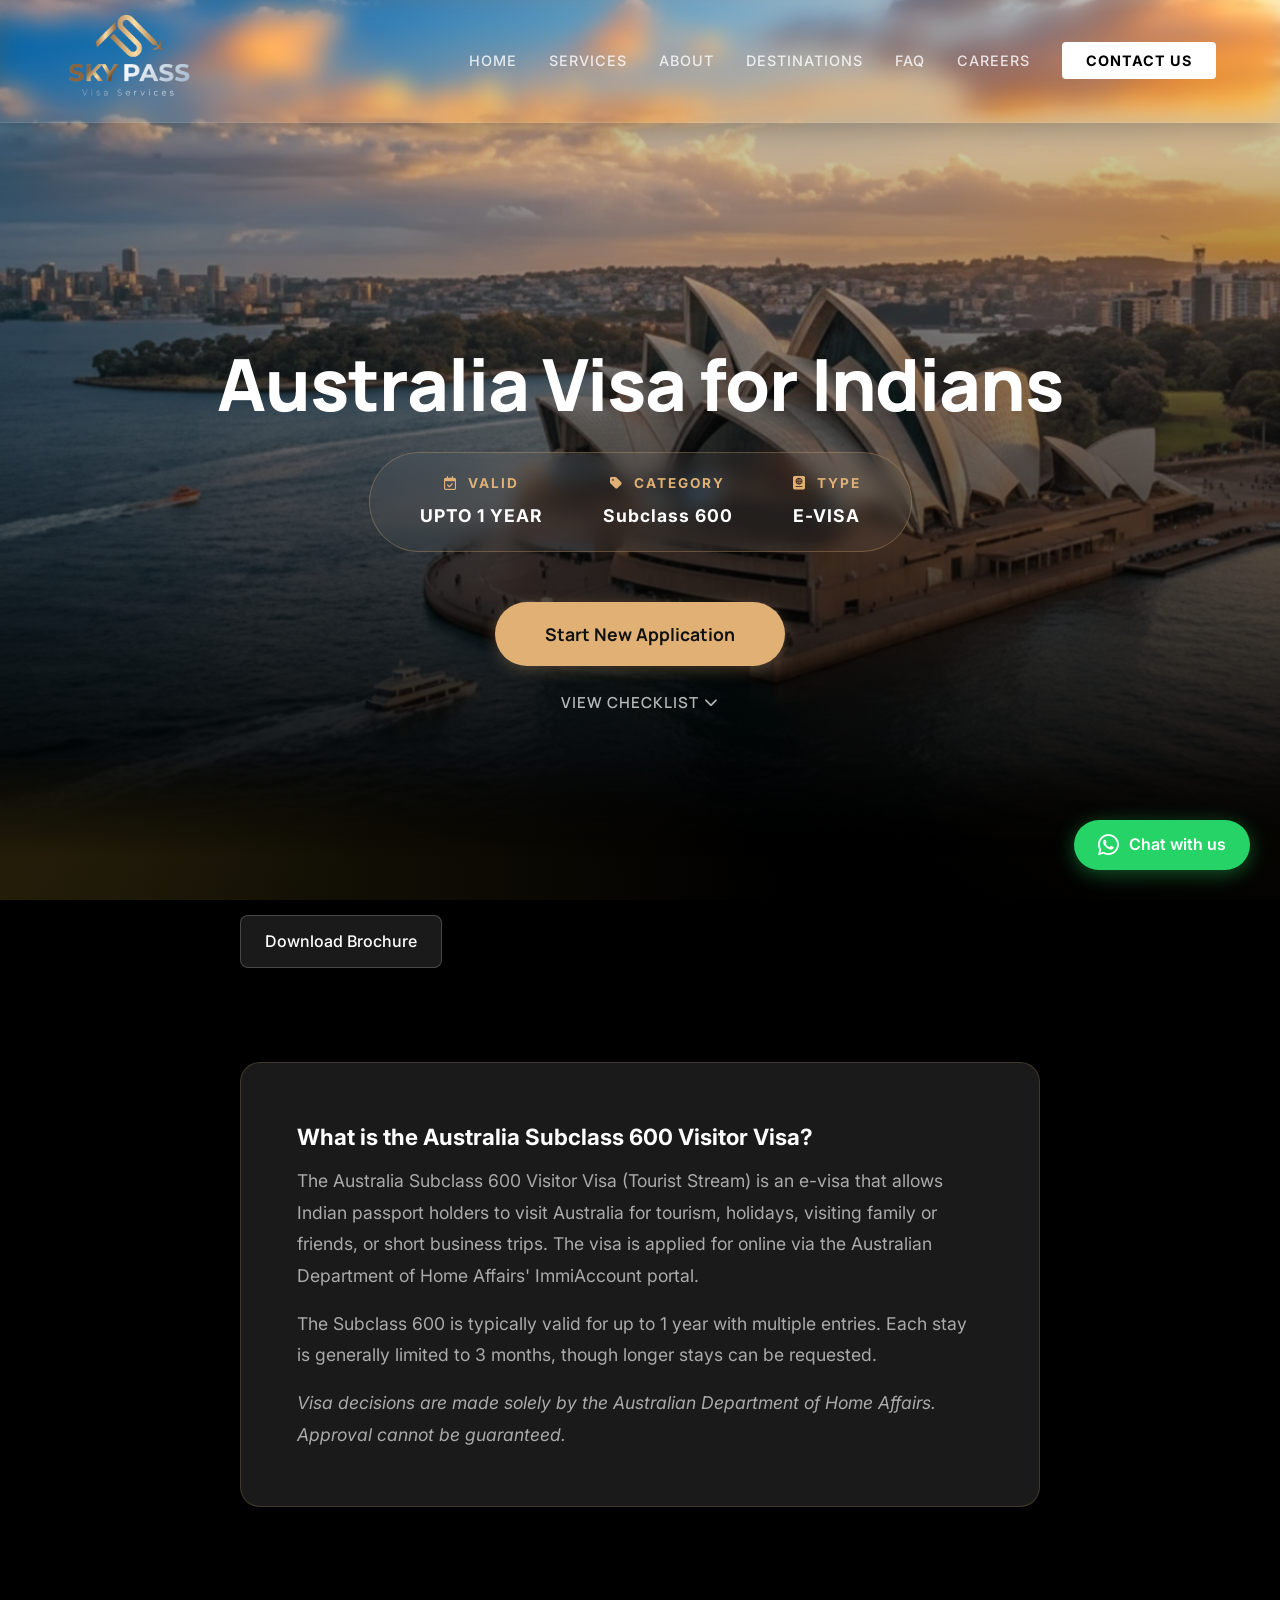
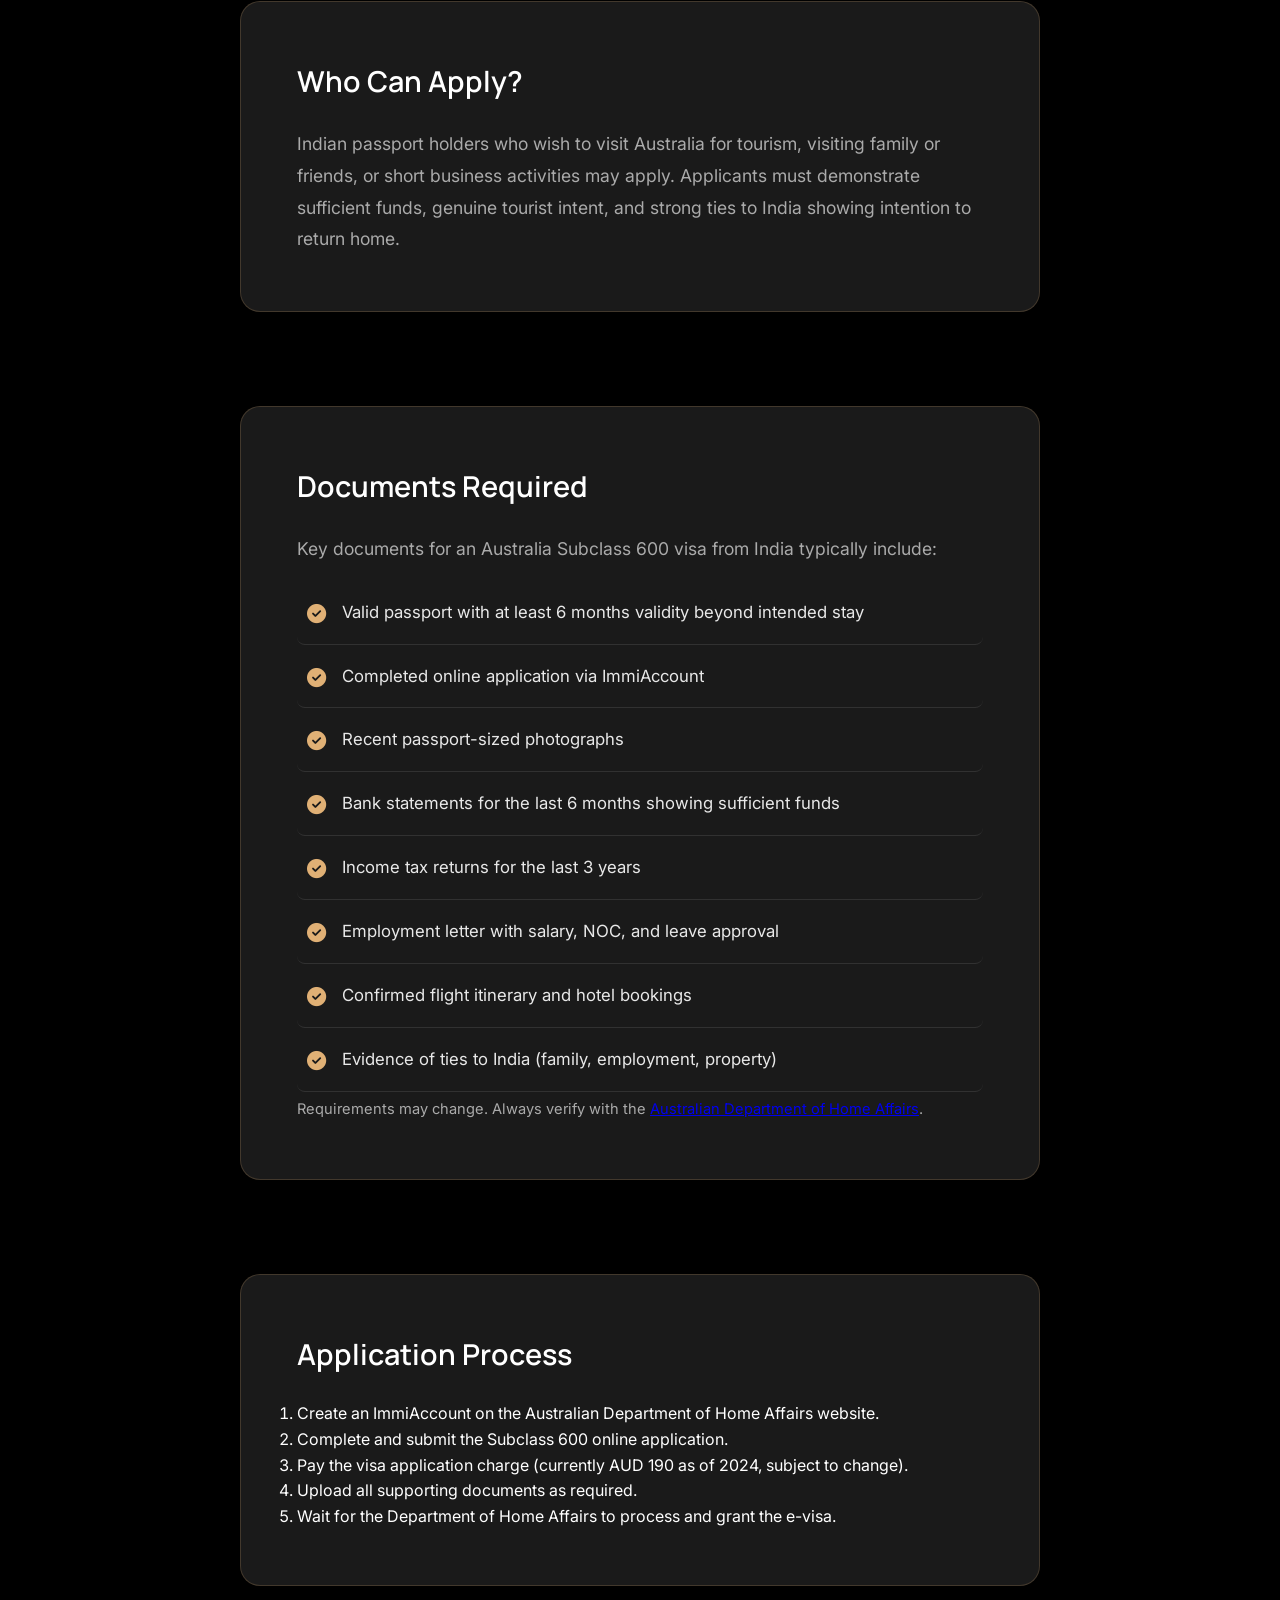
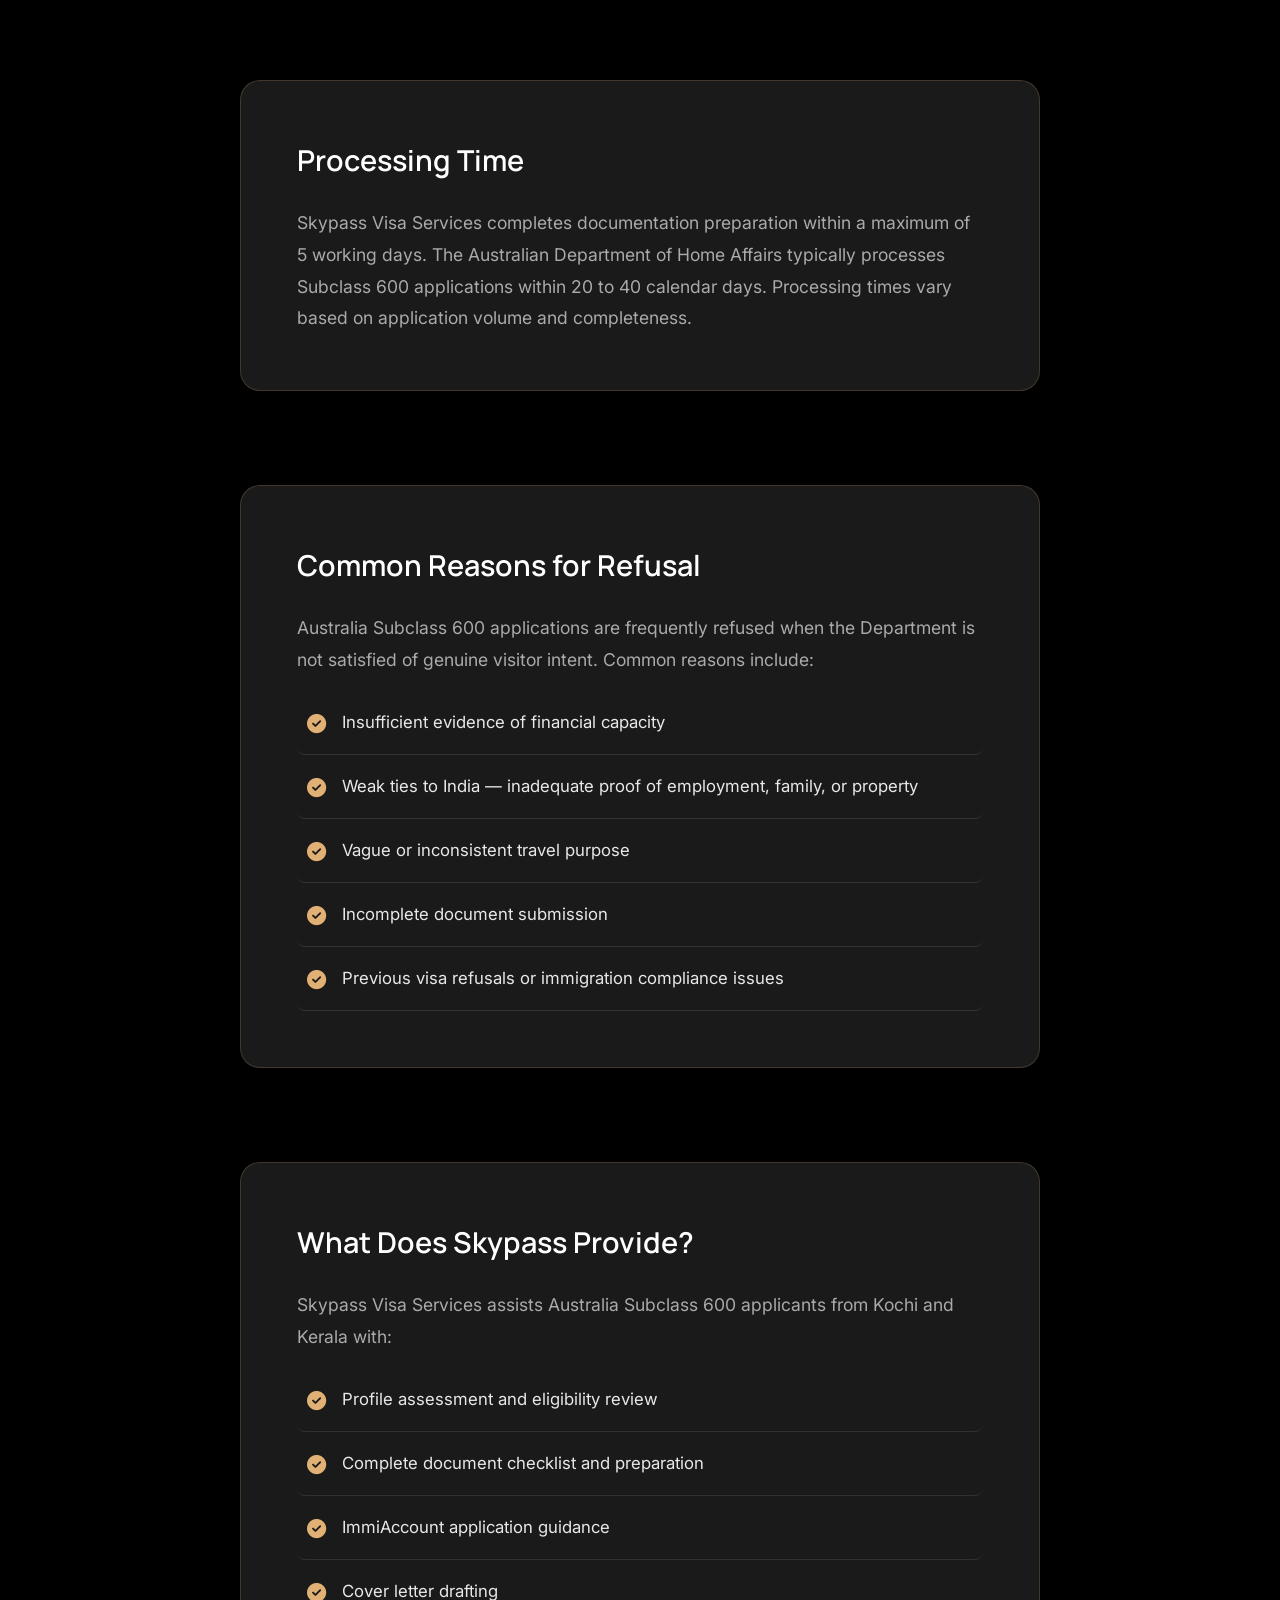
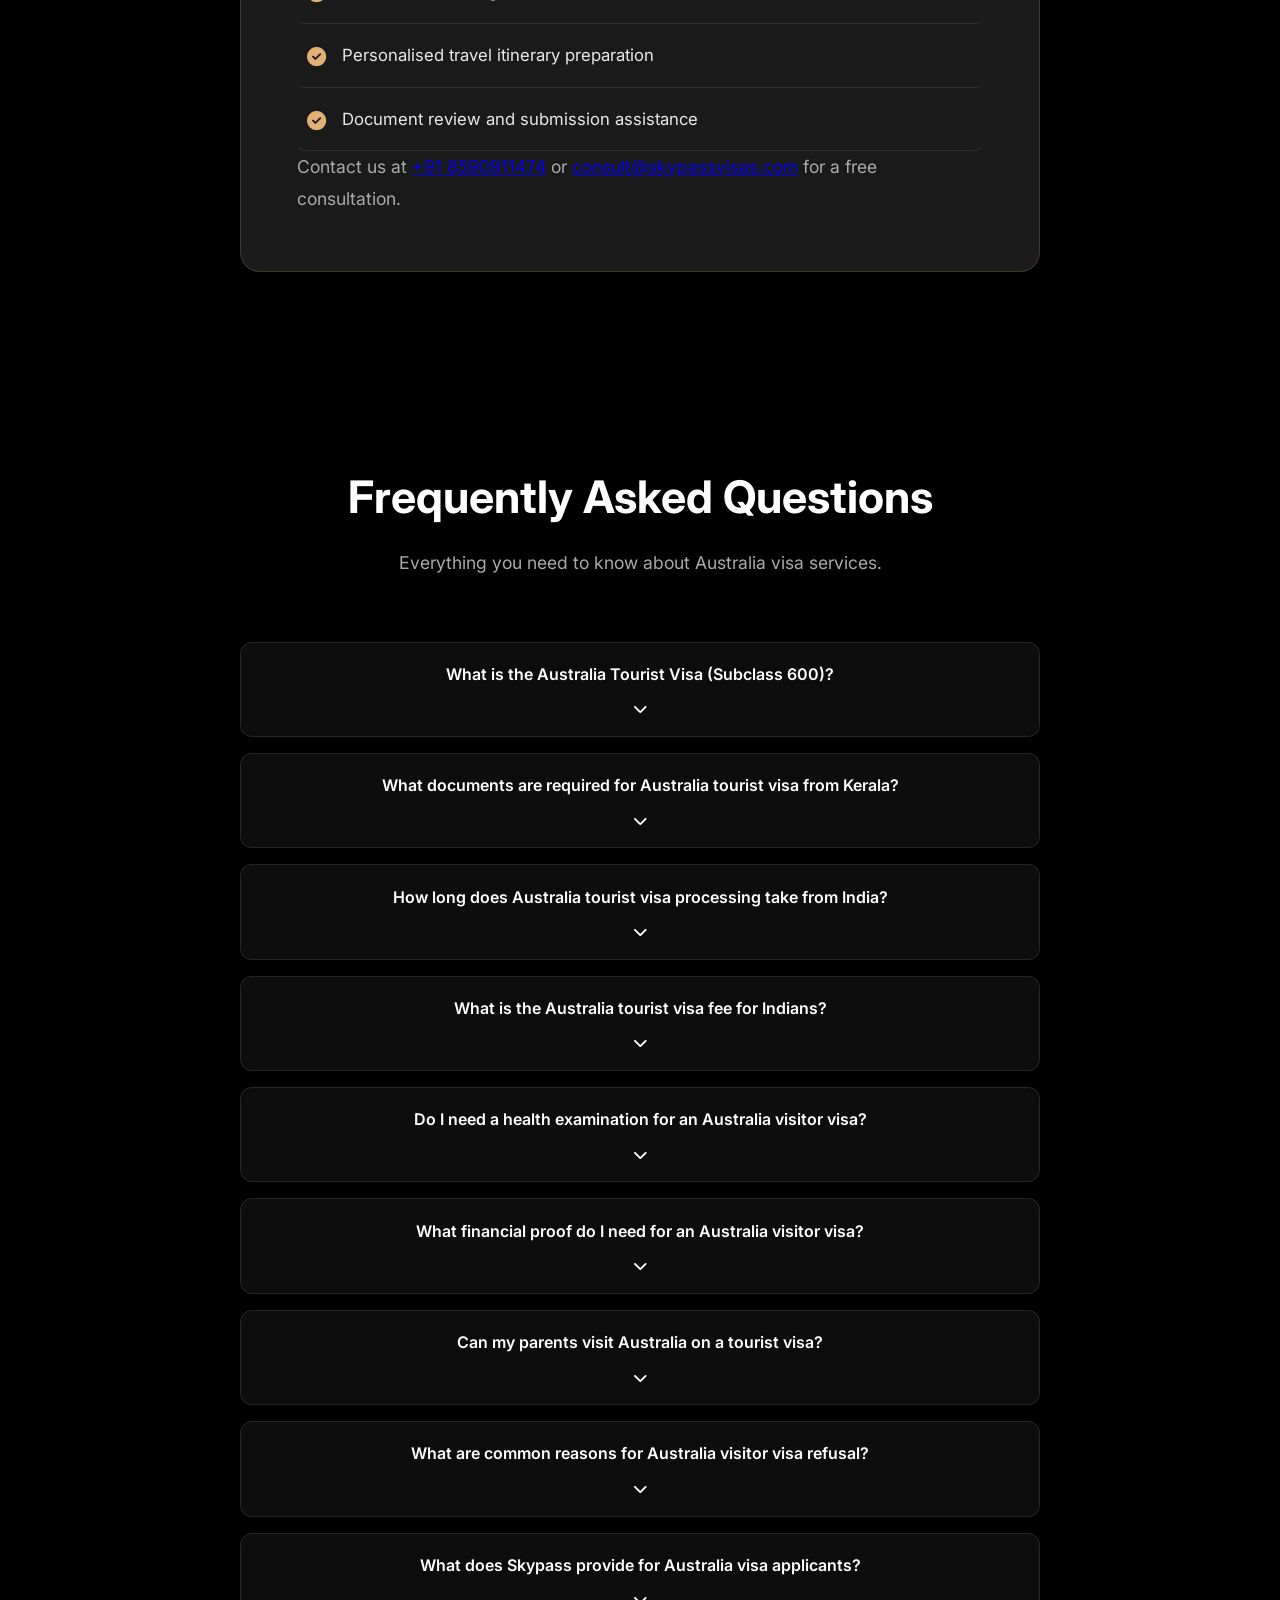
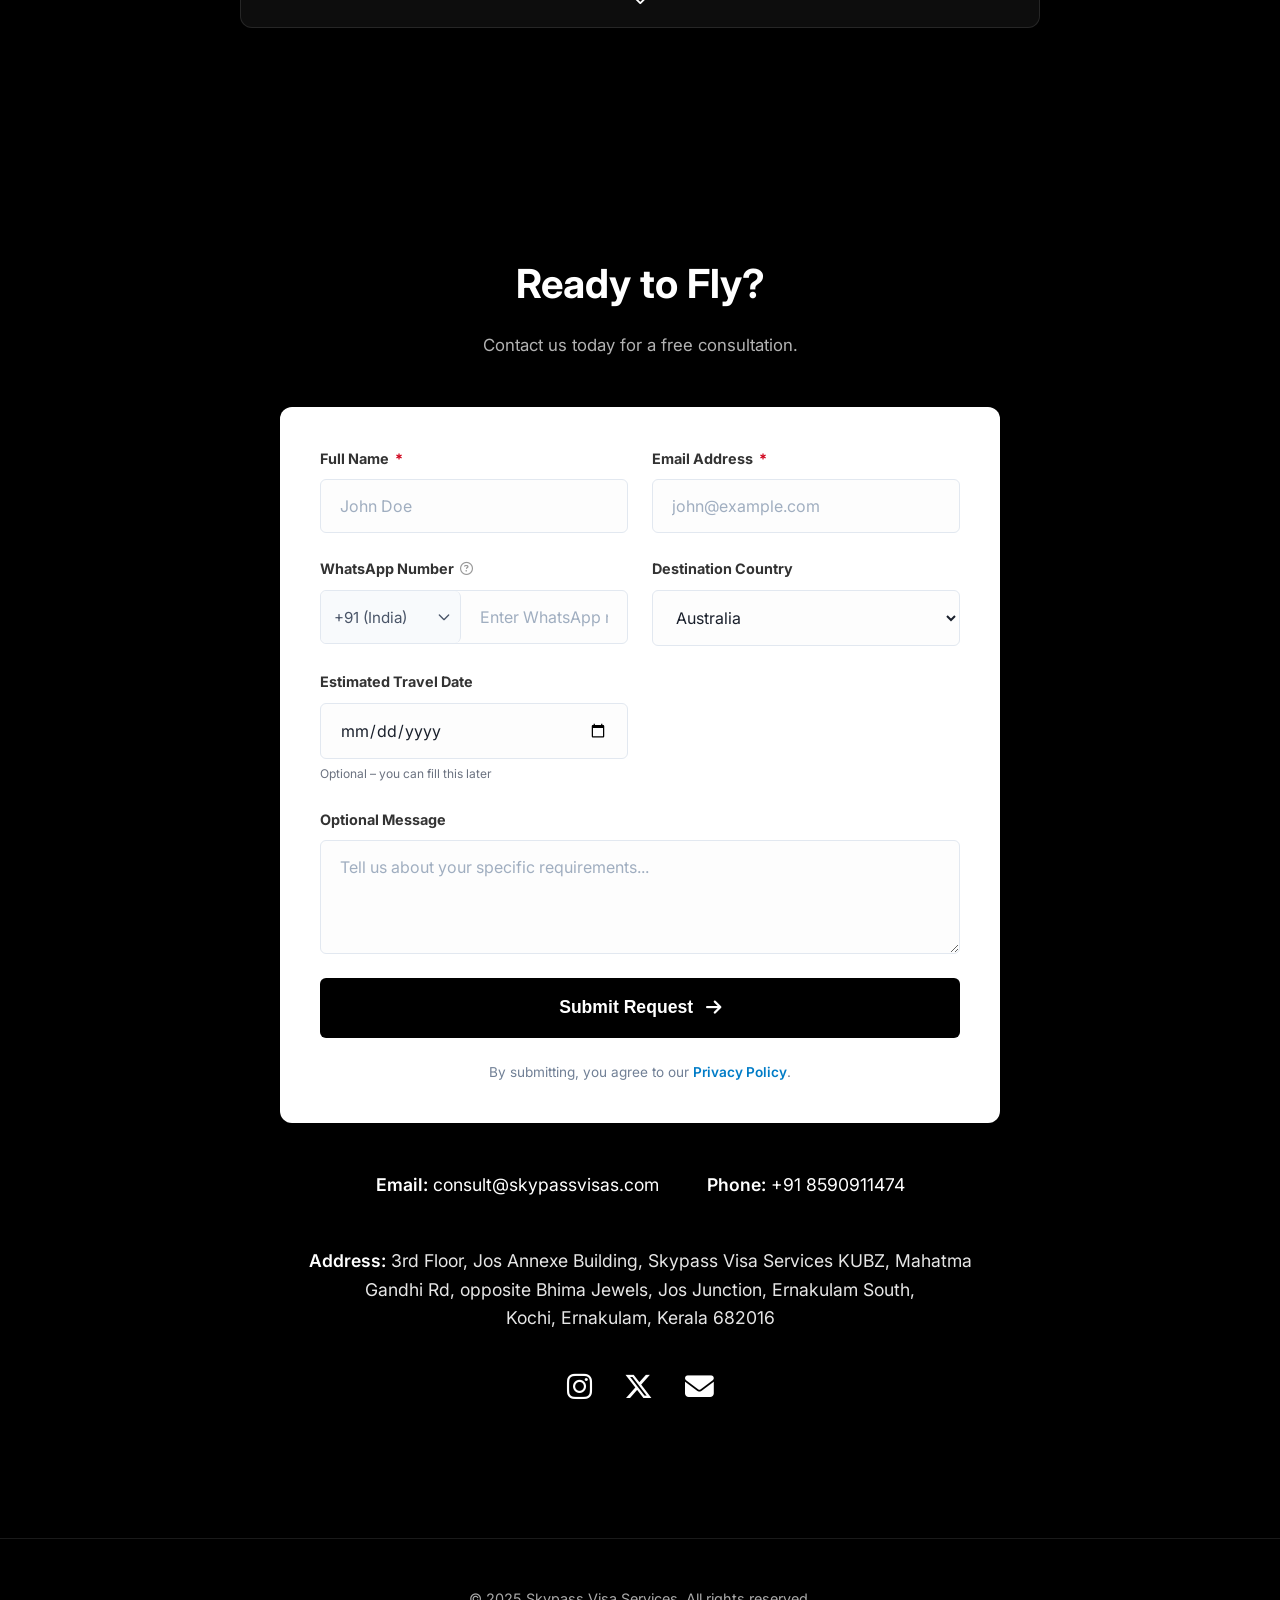
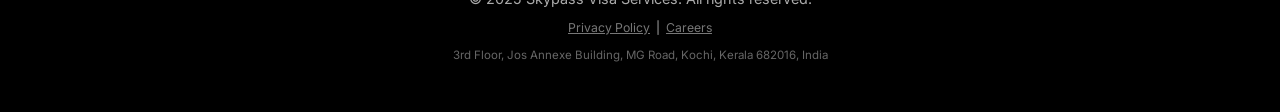
==== commit a4eab3e5: "AEO implementation: enriched content, expanded FAQs, guide page - Japan, South Korea, New Zealand, U" ====
--- a/australia-visa/index.html
+++ b/australia-visa/index.html
@@ -101,34 +101,50 @@
       "mainEntity": [
         {
           "@type": "Question",
-          "name": "What is the Australia Subclass 600 Tourist Visa?",
-          "acceptedAnswer": {
-            "@type": "Answer",
-            "text": "The Australia Subclass 600 Visitor Visa (Tourist Stream) allows Indian passport holders to visit Australia for holidays, recreation, or visiting family and friends. It is an e-visa (electronically granted), typically valid for up to 1 year with multiple entries, though each stay is usually limited to 3 months."
-          }
-        },
-        {
-          "@type": "Question",
-          "name": "What documents are required for an Australia Subclass 600 visa from India?",
-          "acceptedAnswer": {
-            "@type": "Answer",
-            "text": "Key documents for an Australia Subclass 600 visa include: valid passport with at least 6 months validity, completed online application via ImmiAccount, recent passport-sized photographs, proof of financial capacity (bank statements, ITR), travel itinerary and accommodation bookings, employment documents or proof of business, and evidence of ties to India."
-          }
-        },
-        {
-          "@type": "Question",
-          "name": "What is the typical processing time for an Australia visa?",
-          "acceptedAnswer": {
-            "@type": "Answer",
-            "text": "Our documentation preparation takes up to 5 working days. The Department of Home Affairs (Australia) typically processes Subclass 600 applications within 20 to 40 calendar days. Processing times vary based on application volume and individual circumstances. Visa decisions are made solely by the Australian Department of Home Affairs."
-          }
-        },
-        {
-          "@type": "Question",
-          "name": "What services does Skypass provide for Australia visa applications?",
-          "acceptedAnswer": {
-            "@type": "Answer",
-            "text": "Skypass Visa Services provides profile assessment, document checklist guidance, ImmiAccount application assistance, cover letter preparation, travel itinerary drafting, and document review for Australia Subclass 600 visa applicants from Kochi and Kerala."
+          "name": "What is the Australia Tourist Visa (Subclass 600)?",
+          "acceptedAnswer": {
+            "@type": "Answer",
+            "text": "The Australia Visitor Visa (Subclass 600) Tourist stream allows Indian passport holders to visit Australia for tourism, visiting family or friends, or recreational activities. The application is submitted online through the Australian Department of Home Affairs' ImmiAccount portal. It is an eVisa linked to your passport — no sticker is issued."
+          }
+        },
+        {
+          "@type": "Question",
+          "name": "What documents are required for Australia tourist visa from Kerala?",
+          "acceptedAnswer": {
+            "@type": "Answer",
+            "text": "Key documents include: valid passport, completed online ImmiAccount application, recent passport photographs, bank statements for 3–6 months, employment certificate with salary confirmation, Income Tax Returns, confirmed return flight tickets, accommodation bookings, travel insurance, and evidence of ties to India."
+          }
+        },
+        {
+          "@type": "Question",
+          "name": "How long does Australia tourist visa processing take from India?",
+          "acceptedAnswer": {
+            "@type": "Answer",
+            "text": "The Department of Home Affairs processes 75% of Tourist stream applications within 29 days and 90% within 48 days, but individual times vary. Skypass completes document preparation in up to 5 working days. Apply at least 6–8 weeks before your travel date."
+          }
+        },
+        {
+          "@type": "Question",
+          "name": "What is the Australia tourist visa fee for Indians?",
+          "acceptedAnswer": {
+            "@type": "Answer",
+            "text": "The base application fee for the Australia Subclass 600 Tourist visa is AUD 190 (approximately ₹10,000–₹11,000). This is paid online to the Department of Home Affairs. There are no VFS charges for the standard online application."
+          }
+        },
+        {
+          "@type": "Question",
+          "name": "What financial proof do I need for an Australia visitor visa?",
+          "acceptedAnswer": {
+            "@type": "Answer",
+            "text": "There is no fixed minimum bank balance specified by the Department of Home Affairs. You need to demonstrate sufficient funds to cover your costs during the visit and to return to India. Bank statements for 3–6 months showing consistent activity, salary slips, ITR, and property ownership all help demonstrate financial stability."
+          }
+        },
+        {
+          "@type": "Question",
+          "name": "What are common reasons for Australia visitor visa refusal?",
+          "acceptedAnswer": {
+            "@type": "Answer",
+            "text": "Common refusal reasons include: insufficient evidence that you will leave Australia before the visa expires, inadequate funds, previous immigration breaches or overstays, health or character issues, and inconsistencies between the application and supporting documents."
           }
         }
       ]
@@ -283,18 +299,40 @@
             </div>
             <div class="faq-accordion">
                 <div class="faq-item">
-                    <div class="faq-question">What is the typical processing time for a Australia visa? <i class="fas fa-chevron-down"></i>
-                    </div>
-                    <div class="faq-answer">The processing time for a Australia visa typically ranges from 15 to 25 working days, depending on the embassy and individual case requirements.</div>
-                </div>
-                <div class="faq-item">
-                    <div class="faq-question">Do I need to visit your office in person for a Australia visa? <i
-                            class="fas fa-chevron-down"></i></div>
-                    <div class="faq-answer">While we love meeting our clients at our office in Jos Junction, Kochi, we can handle most of the process digitally via email and WhatsApp for your Australia visa application.</div>
-                </div>
-                <div class="faq-item">
-                    <div class="faq-question">What is your success rate for Australia visas? <i class="fas fa-chevron-down"></i></div>
-                    <div class="faq-answer">We maintain a success rate of over 95%. Our experts thoroughly screen every profile before submission to ensure the highest chances of approval.</div>
+                    <div class="faq-question">What is the Australia Tourist Visa (Subclass 600)? <i class="fas fa-chevron-down"></i></div>
+                    <div class="faq-answer">The Australia Visitor Visa (Subclass 600) Tourist stream allows Indian passport holders to visit Australia for tourism, visiting family or friends, or recreational activities. The application is submitted online through the Australian Department of Home Affairs' ImmiAccount portal. It is an eVisa — once granted, it is electronically linked to your passport with no sticker. The visa can be granted for 3, 6, or 12 months depending on the application and assessment.</div>
+                </div>
+                <div class="faq-item">
+                    <div class="faq-question">What documents are required for Australia tourist visa from Kerala? <i class="fas fa-chevron-down"></i></div>
+                    <div class="faq-answer">Key documents include: valid passport, completed online ImmiAccount application, recent passport photographs meeting Department of Home Affairs specs, bank statements for 3–6 months, employment certificate with salary confirmation, Income Tax Returns, confirmed return flight tickets, accommodation bookings, travel insurance, and evidence of ties to India (property, family). Retired applicants need pension statements or investment documents.</div>
+                </div>
+                <div class="faq-item">
+                    <div class="faq-question">How long does Australia tourist visa processing take from India? <i class="fas fa-chevron-down"></i></div>
+                    <div class="faq-answer">Australia visitor visa processing times vary significantly. The Department of Home Affairs processes 75% of Tourist stream applications within 29 days and 90% within 48 days, but individual times can be shorter or longer. Skypass completes document preparation in up to 5 working days. Apply at least 6–8 weeks before your travel date.</div>
+                </div>
+                <div class="faq-item">
+                    <div class="faq-question">What is the Australia tourist visa fee for Indians? <i class="fas fa-chevron-down"></i></div>
+                    <div class="faq-answer">The base application fee for the Australia Subclass 600 Tourist visa is AUD 190 (approximately ₹10,000–₹11,000). This is paid online to the Department of Home Affairs. There are no VFS charges for the standard online application. Additional fees may apply if health checks or further assessments are required. Skypass charges a separate consultancy fee.</div>
+                </div>
+                <div class="faq-item">
+                    <div class="faq-question">Do I need a health examination for an Australia visitor visa? <i class="fas fa-chevron-down"></i></div>
+                    <div class="faq-answer">Most short-term visitor visa applicants from India are not required to undergo a health examination. However, the Department of Home Affairs may request a health check in certain cases — for example, if you plan to stay longer than 3 months, or if you have worked in certain health or aged care settings. Skypass will advise if a health check applies to your profile based on the application.</div>
+                </div>
+                <div class="faq-item">
+                    <div class="faq-question">What financial proof do I need for an Australia visitor visa? <i class="fas fa-chevron-down"></i></div>
+                    <div class="faq-answer">There is no fixed minimum bank balance specified by the Department of Home Affairs. You need to demonstrate sufficient funds to cover your costs during the visit (flights, accommodation, daily expenses) and to return to India. Bank statements for 3–6 months showing consistent activity are more persuasive than a single large recent deposit. Salary slips, ITR, and property ownership all help demonstrate financial stability.</div>
+                </div>
+                <div class="faq-item">
+                    <div class="faq-question">Can my parents visit Australia on a tourist visa? <i class="fas fa-chevron-down"></i></div>
+                    <div class="faq-answer">Yes, retired parents can apply for an Australia Subclass 600 Tourist visa. The key factors for retired applicants are: pension or savings income, owned property in India, strong family ties, and a credible reason to return. If a child in Australia is sponsoring the visit, an invitation letter with the sponsor's immigration status documents and financial capacity is important. Skypass can help retired applicants build a strong file.</div>
+                </div>
+                <div class="faq-item">
+                    <div class="faq-question">What are common reasons for Australia visitor visa refusal? <i class="fas fa-chevron-down"></i></div>
+                    <div class="faq-answer">Common refusal reasons include: insufficient evidence that you will leave Australia before the visa expires, inadequate funds relative to the trip cost, previous immigration breaches or overstays in Australia or other countries, health or character issues, and inconsistencies between the application and supporting documents.</div>
+                </div>
+                <div class="faq-item">
+                    <div class="faq-question">What does Skypass provide for Australia visa applicants? <i class="fas fa-chevron-down"></i></div>
+                    <div class="faq-answer">Skypass provides: free profile assessment, personalised document checklist, ImmiAccount application guidance, cover letter review, and WhatsApp and in-office support. Skypass is a consultancy — we cannot submit the application on your behalf, and we cannot guarantee visa approval. All decisions are made by the Australian Department of Home Affairs.</div>
                 </div>
             </div>
         </section>
